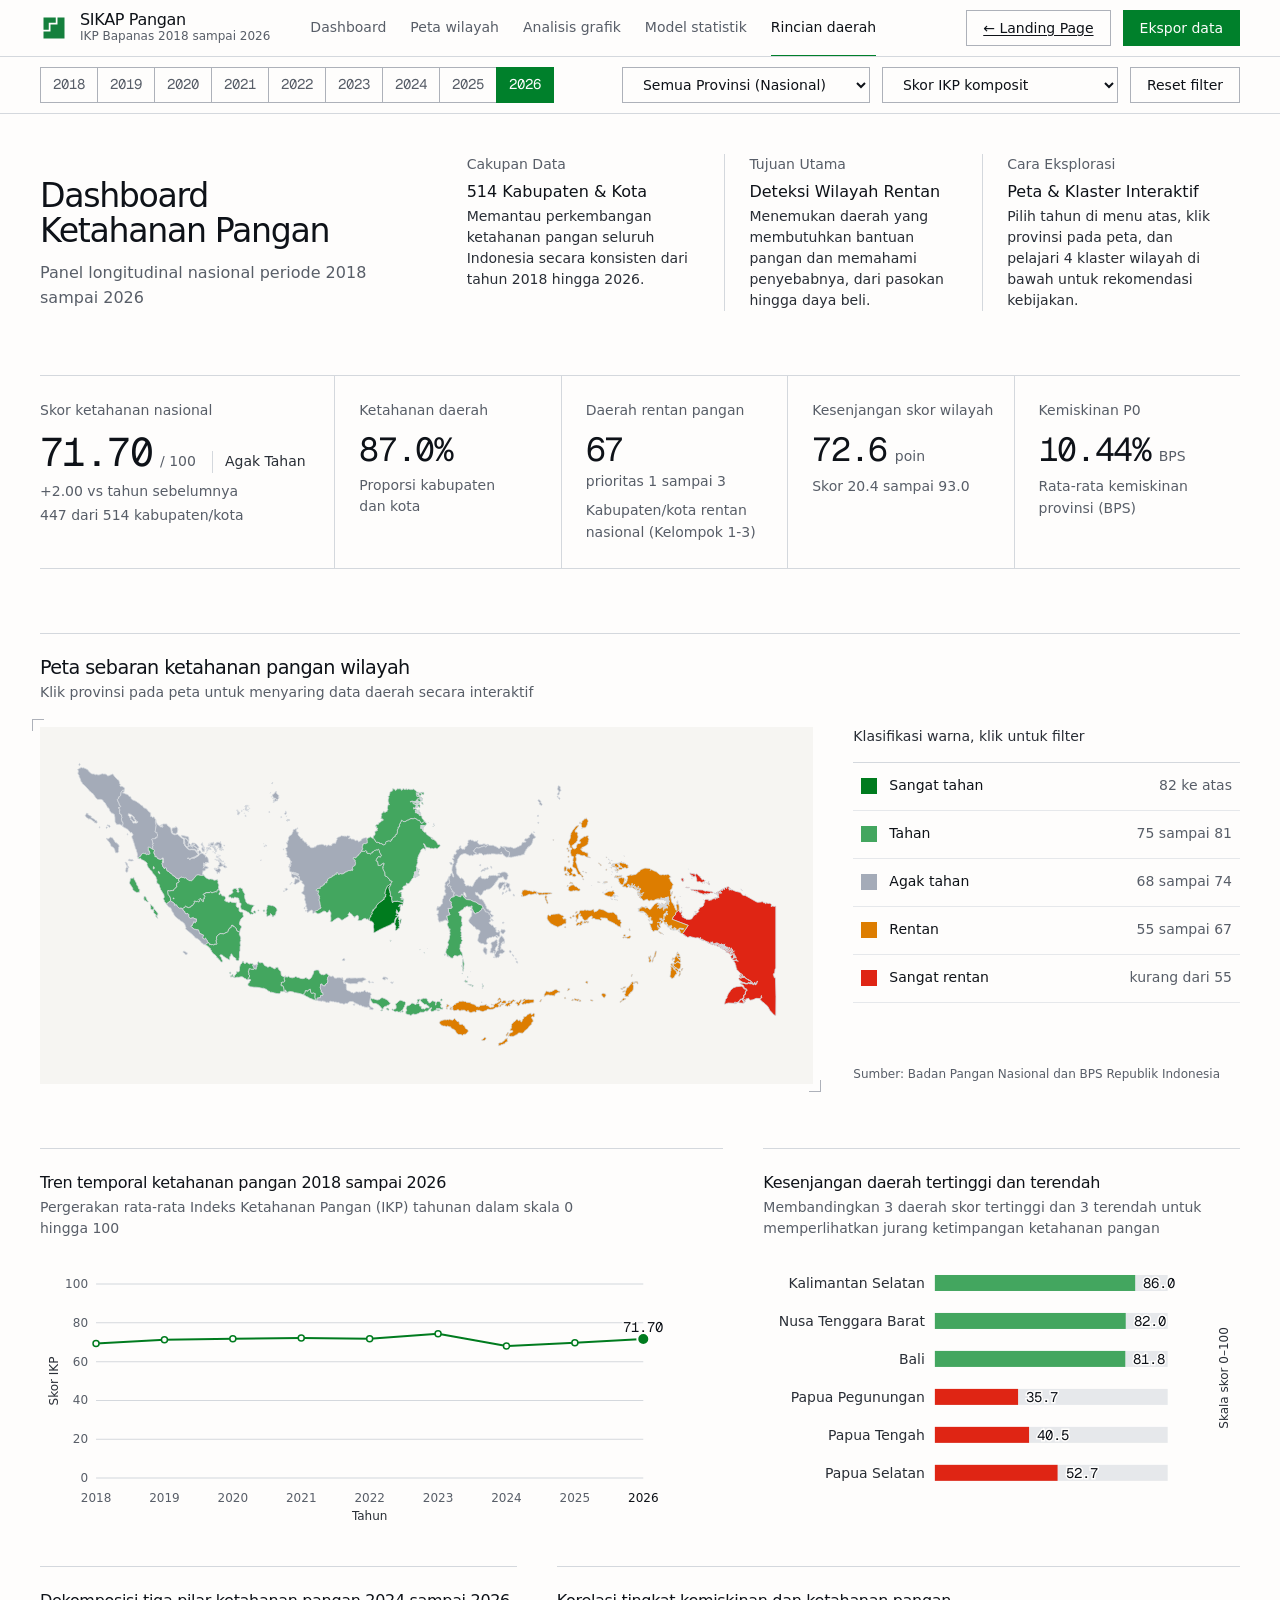
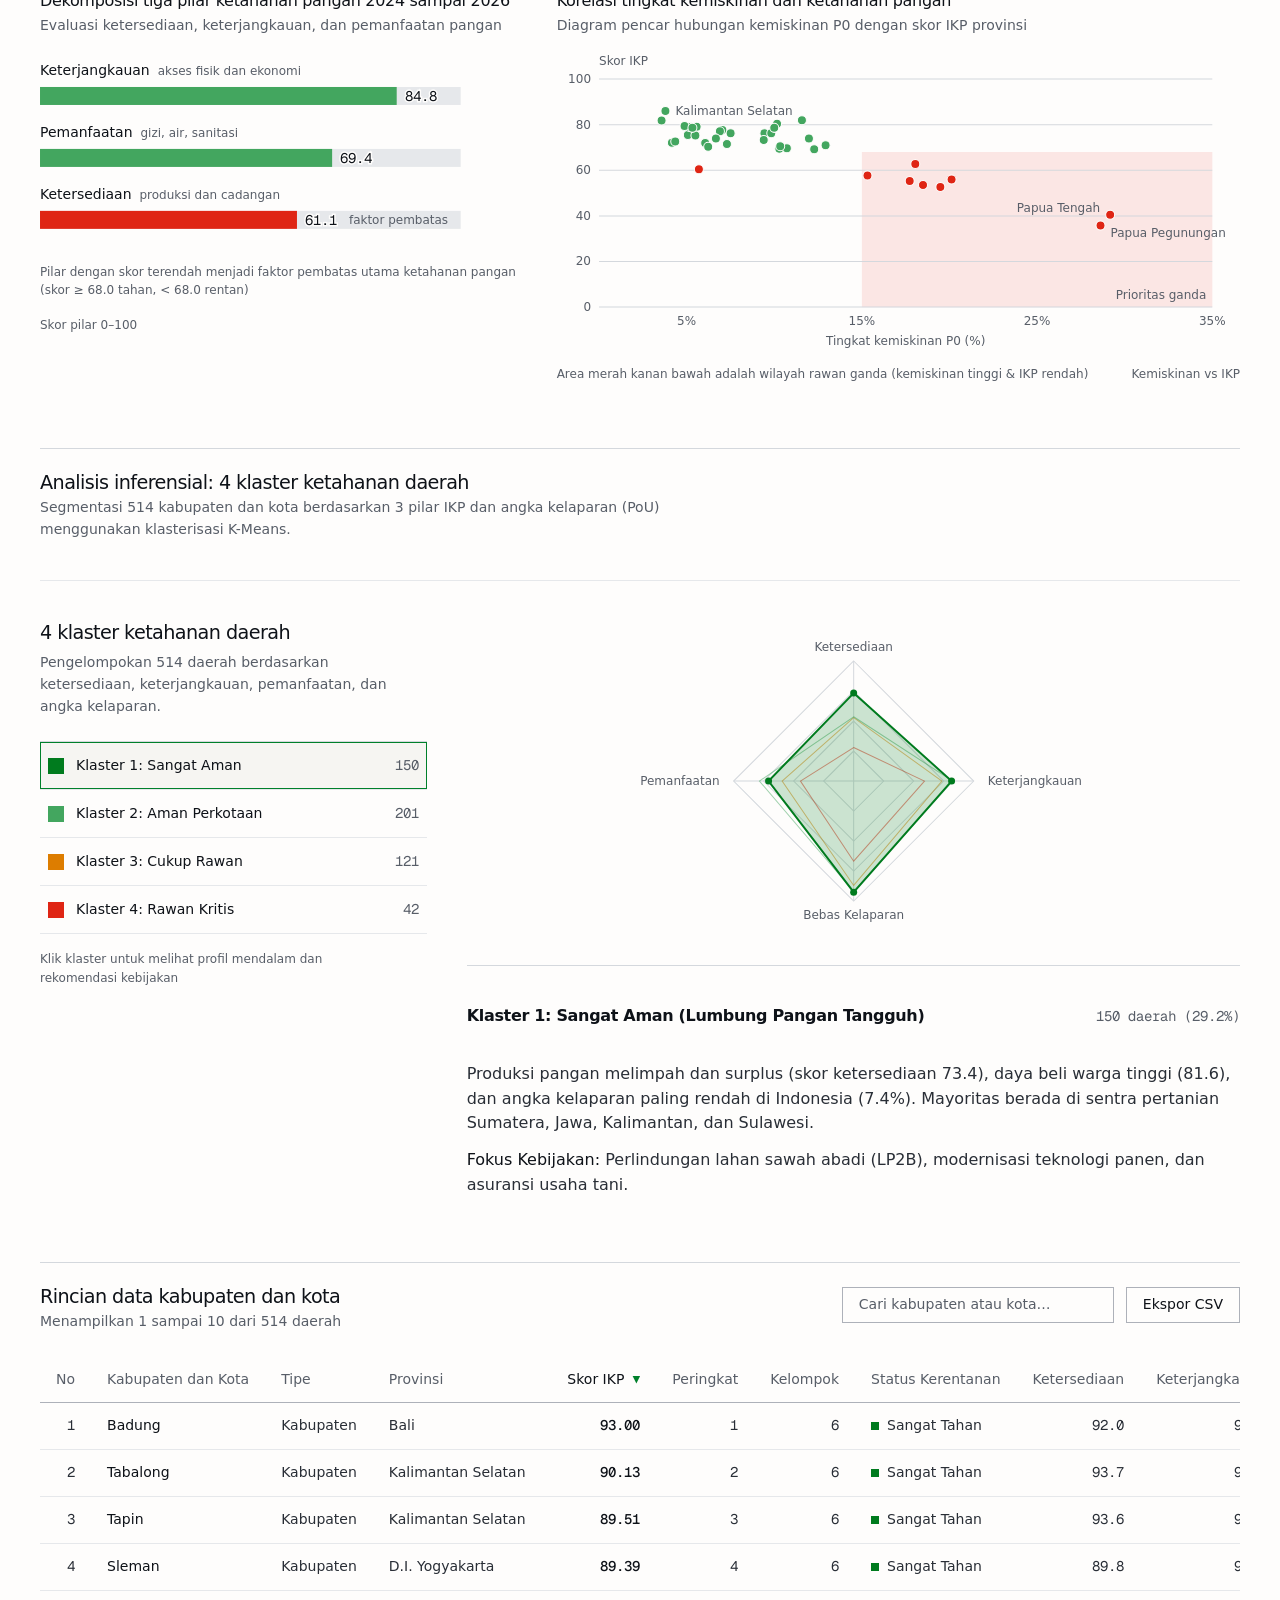
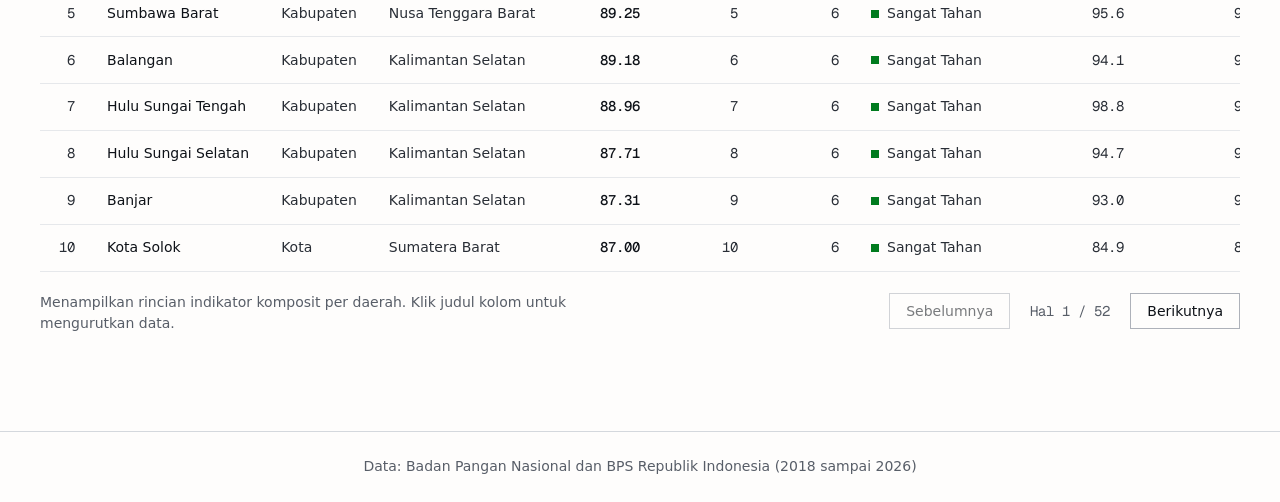
==== dashboard/index.html @ e8e807fb "fix(viz): hapus teks footer caption pada panel tren dan ranking" ====
<!DOCTYPE html>
<html lang="id">
<head>
  <meta charset="UTF-8">
  <meta name="viewport" content="width=device-width, initial-scale=1.0">
  <title>Dashboard Ketahanan Pangan Indonesia 2018 sampai 2026</title>
  <meta name="description" content="Dashboard pemantauan multidimensi Indeks Ketahanan Pangan kabupaten dan kota di Indonesia periode 2018 sampai 2026 bersumber dari Badan Pangan Nasional dan BPS.">
  <meta name="theme-color" content="#ffffff">
  <link rel="icon" href="./assets/favicon.svg" type="image/svg+xml">
  <link rel="icon" href="./assets/favicon.ico" sizes="48x48">
  <link rel="apple-touch-icon" href="./assets/apple-touch-icon.png">
  <link rel="preconnect" href="https://api.fontshare.com">
  <link rel="preconnect" href="https://fonts.googleapis.com">
  <link rel="preconnect" href="https://fonts.gstatic.com" crossorigin>
  <link href="https://api.fontshare.com/v2/css?f[]=switzer@400,500&display=swap" rel="stylesheet">
  <link href="https://fonts.googleapis.com/css2?family=Geist+Mono:wght@400&display=swap" rel="stylesheet">
  <link rel="stylesheet" href="./css/style.css">
</head>
<body>
  <a class="skip-link" href="#mapSection">Lewati ke peta</a>

  <header class="topbar">
    <div class="topbar-inner container">
      <a class="brand" href="landing.html" aria-label="SIKAP Pangan, kembali ke halaman utama">
        <img class="brand-mark" src="./assets/sikap-symbol.svg" width="28" height="28" alt="">
        <span class="brand-text">
          <span class="brand-name">SIKAP Pangan</span>
          <span class="brand-tagline">IKP Bapanas 2018 sampai 2026</span>
        </span>
      </a>

      <nav class="topbar-nav" aria-label="Menu dashboard">
        <a href="#dashboardTop" class="nav-link is-active">Dashboard</a>
        <a href="#mapSection" class="nav-link">Peta wilayah</a>
        <a href="#chartsSection" class="nav-link">Analisis grafik</a>
        <a href="#inferentialSection" class="nav-link">Model statistik</a>
        <a href="#tableSection" class="nav-link">Rincian daerah</a>
      </nav>

      <div class="topbar-actions">
        <a href="landing.html" class="btn" title="Buka Halaman Utama / Landing Page">← Landing Page</a>
        <button type="button" id="exportBtn" class="btn btn--primary" data-export>Ekspor data</button>
      </div>
    </div>
  </header>

  <div id="dashboardTop"></div>

  <nav class="filterbar" aria-label="Filter data panel">
    <div class="filterbar-inner container">
      <div class="year-picker" id="yearPicker" role="group" aria-label="Pilihan tahun panel">
        <!-- Rendered via app.js -->
      </div>

      <div class="filter-actions">
        <label for="provSelect" class="visually-hidden">Wilayah provinsi</label>
        <select id="provSelect" class="select">
          <option value="">Semua Provinsi (Nasional)</option>
        </select>

        <label for="metricSelect" class="visually-hidden">Metrik peta</label>
        <select id="metricSelect" class="select">
          <option value="ikp">Skor IKP komposit</option>
          <option value="rentan_pct">Persentase daerah rentan</option>
          <option value="kemiskinan">Tingkat kemiskinan P0</option>
        </select>

        <button type="button" id="resetBtn" class="btn">Reset filter</button>
      </div>
    </div>
  </nav>

  <main id="main" class="page container">

    <section class="page-head" aria-labelledby="pageTitle">
      <div class="page-head-title">
        <h1 id="pageTitle">Dashboard Ketahanan Pangan</h1>
        <p class="page-sub">Panel longitudinal nasional periode 2018 sampai 2026</p>
      </div>
      <dl class="brief">
        <div class="brief-item">
          <dt>Cakupan Data</dt>
          <dd>
            <strong>514 Kabupaten & Kota</strong>
            Memantau perkembangan ketahanan pangan seluruh Indonesia secara konsisten dari tahun 2018 hingga 2026.
          </dd>
        </div>
        <div class="brief-item">
          <dt>Tujuan Utama</dt>
          <dd>
            <strong>Deteksi Wilayah Rentan</strong>
            Menemukan daerah yang membutuhkan bantuan pangan dan memahami penyebabnya, dari pasokan hingga daya beli.
          </dd>
        </div>
        <div class="brief-item">
          <dt>Cara Eksplorasi</dt>
          <dd>
            <strong>Peta & Klaster Interaktif</strong>
            Pilih tahun di menu atas, klik provinsi pada peta, dan pelajari 4 klaster wilayah di bawah untuk rekomendasi kebijakan.
          </dd>
        </div>
      </dl>
    </section>

    <!-- Loading and error states (the full state is the rest of the page) -->
    <div id="loadingState" class="state-block state-block--loading" role="status" aria-live="polite" style="display: none;">
      <div class="skeleton-figures" aria-hidden="true"><span></span><span></span><span></span><span></span><span></span></div>
      <div class="skeleton-map" aria-hidden="true"></div>
      <div class="state-block-text">
        <div class="state-title">Memuat data ketahanan pangan…</div>
        <p class="state-desc">Mengagregasi 4.626 data kabupaten dan kota seluruh Indonesia periode 2018 sampai 2026.</p>
      </div>
    </div>

    <div id="errorState" class="state-block state-block--error" role="alert" style="display: none;">
      <div class="state-block-text">
        <div class="state-title">Terjadi kendala pemuatan data</div>
        <p class="state-desc" id="errorMessage">Pastikan berkas dataset tersedia.</p>
      </div>
      <button type="button" id="reloadBtn" class="btn">Muat ulang halaman</button>
    </div>

    <!-- Key figures -->
    <section class="figures" aria-label="Metrik kunci ketahanan pangan">
      <article class="figure figure--lead">
        <p class="figure-label">Skor ketahanan nasional</p>
        <div class="figure-line">
          <span id="kpiMean" class="figure-value num">71.70</span>
          <span class="figure-unit">/ 100</span>
          <span id="kpiMeanBadge" class="figure-status">Tahan</span>
        </div>
        <p class="figure-note" id="kpiMeanDelta">+2.00 vs tahun sebelumnya</p>
        <p class="figure-note"><span id="kpiTahanCount" class="tnum">447 daerah tahan</span></p>
      </article>

      <article class="figure">
        <p class="figure-label">Ketahanan daerah</p>
        <div class="figure-line">
          <span id="kpiTahanPct" class="figure-value num">87.0%</span>
        </div>
        <p class="figure-note">Proporsi kabupaten dan kota</p>
      </article>

      <article class="figure">
        <p class="figure-label">Daerah rentan pangan</p>
        <div class="figure-line">
          <span id="kpiRentanTotal" class="figure-value num">67</span>
          <span class="figure-unit">prioritas 1 sampai 3</span>
        </div>
        <p class="figure-note" id="kpiRentanLabel">Butuh intervensi rantai pasok</p>
      </article>

      <article class="figure">
        <p class="figure-label">Kesenjangan skor wilayah</p>
        <div class="figure-line">
          <span id="kpiRange" class="figure-value num">72.6</span>
          <span class="figure-unit">poin</span>
        </div>
        <p class="figure-note tnum" id="kpiRangeDetail">Skor 20.4 sampai 93.0</p>
      </article>

      <article class="figure">
        <p class="figure-label">Kemiskinan P0</p>
        <div class="figure-line">
          <span id="kpiPoverty" class="figure-value num">9.36%</span>
          <span class="figure-unit">BPS</span>
        </div>
        <p class="figure-note" id="kpiPovertySub">Rata-rata persentase provinsi</p>
      </article>
    </section>

    <!-- Interactive map: the signature object -->
    <section class="panel panel--map" id="mapSection" aria-labelledby="mapTitle">
      <header class="panel-head">
        <div class="panel-title">
          <h2 id="mapTitle">Peta sebaran ketahanan pangan wilayah</h2>
          <p class="panel-desc">Klik provinsi pada peta untuk menyaring data daerah secara interaktif</p>
        </div>
        <p id="selectedProvBadge" class="selection-note" style="display: none;">
          <span>Provinsi aktif:</span>
          <strong id="selectedProvName">Aceh</strong>
        </p>
      </header>

      <div class="map-layout">
        <div class="map-well ticks" id="mapWell">
          <svg id="mapSvg" class="map-svg" role="img" aria-label="Peta choropleth Indonesia"></svg>
          <div id="mapTooltip" class="map-tooltip" role="tooltip"></div>
        </div>

        <aside class="map-rail" aria-label="Legenda dan filter klasifikasi">
          <h3 class="rail-title" id="legendTitle">Klasifikasi warna, klik untuk filter</h3>
          <div class="legend" id="legendScaleGroup" role="group" aria-labelledby="legendTitle">
            <button type="button" class="legend-step" data-step="5" aria-pressed="false" title="Filter daerah Sangat Tahan">
              <span class="legend-swatch legend-swatch--5" aria-hidden="true"></span>
              <span class="legend-name">Sangat tahan</span>
              <span class="legend-range">82 ke atas</span>
            </button>
            <button type="button" class="legend-step" data-step="4" aria-pressed="false" title="Filter daerah Tahan">
              <span class="legend-swatch legend-swatch--4" aria-hidden="true"></span>
              <span class="legend-name">Tahan</span>
              <span class="legend-range">75 sampai 81</span>
            </button>
            <button type="button" class="legend-step" data-step="3" aria-pressed="false" title="Filter daerah Agak Tahan">
              <span class="legend-swatch legend-swatch--3" aria-hidden="true"></span>
              <span class="legend-name">Agak tahan</span>
              <span class="legend-range">68 sampai 74</span>
            </button>
            <button type="button" class="legend-step" data-step="2" aria-pressed="false" title="Filter daerah Rentan">
              <span class="legend-swatch legend-swatch--2" aria-hidden="true"></span>
              <span class="legend-name">Rentan</span>
              <span class="legend-range">55 sampai 67</span>
            </button>
            <button type="button" class="legend-step" data-step="1" aria-pressed="false" title="Filter daerah Sangat Rentan">
              <span class="legend-swatch legend-swatch--1" aria-hidden="true"></span>
              <span class="legend-name">Sangat rentan</span>
              <span class="legend-range">kurang dari 55</span>
            </button>
          </div>
          <button type="button" id="clearLegendFilterBtn" class="btn btn--quiet" style="display: none;">Reset klasifikasi ×</button>
          <p class="source">Sumber: Badan Pangan Nasional dan BPS Republik Indonesia</p>
        </aside>
      </div>
    </section>

    <!-- Charts -->
    <section class="charts" id="chartsSection" aria-label="Grafik analisis eksplanatori ketahanan pangan">

      <article class="panel chart chart--trend">
        <header class="panel-head">
          <div class="panel-title">
            <h3>Tren temporal ketahanan pangan 2018 sampai 2026</h3>
            <p class="panel-desc">Pergerakan rata-rata Indeks Ketahanan Pangan (IKP) tahunan dalam skala 0 hingga 100</p>
          </div>
        </header>
        <div class="chart-body" id="chartTrend">
          <!-- Rendered via app.js -->
        </div>
      </article>

      <article class="panel chart chart--ranking">
        <header class="panel-head">
          <div class="panel-title">
            <h3>Kesenjangan daerah tertinggi dan terendah</h3>
            <p class="panel-desc">Membandingkan 3 daerah skor tertinggi dan 3 terendah untuk memperlihatkan jurang ketimpangan ketahanan pangan</p>
          </div>
        </header>
        <div class="chart-body" id="chartRanking">
          <!-- Rendered via app.js -->
        </div>
      </article>

      <article class="panel chart chart--pillars">
        <header class="panel-head">
          <div class="panel-title">
            <h3>Dekomposisi tiga pilar ketahanan pangan 2024 sampai 2026</h3>
            <p class="panel-desc">Evaluasi ketersediaan, keterjangkauan, dan pemanfaatan pangan</p>
          </div>
        </header>
        <div class="chart-body" id="chartPillars">
          <!-- Rendered via app.js -->
        </div>
        <footer class="chart-caption">
          <span>Pilar dengan skor terendah menjadi faktor pembatas utama ketahanan pangan (skor &ge; 68.0 tahan, &lt; 68.0 rentan)</span>
          <span>Skor pilar 0–100</span>
        </footer>
      </article>

      <article class="panel chart chart--scatter">
        <header class="panel-head">
          <div class="panel-title">
            <h3>Korelasi tingkat kemiskinan dan ketahanan pangan</h3>
            <p class="panel-desc">Diagram pencar hubungan kemiskinan P0 dengan skor IKP provinsi</p>
          </div>
        </header>
        <div class="chart-body" id="chartScatter">
          <!-- Rendered via app.js -->
        </div>
        <footer class="chart-caption">
          <span>Area merah kanan bawah adalah wilayah rawan ganda (kemiskinan tinggi &amp; IKP rendah)</span>
          <span>Kemiskinan vs IKP</span>
        </footer>
      </article>

    </section>

    <!-- Inferential model: K-Means clusters -->
    <section class="studies" id="inferentialSection" aria-labelledby="studiesTitle">
      <header class="studies-head">
        <h2 id="studiesTitle">Analisis inferensial: 4 klaster ketahanan daerah</h2>
        <p class="panel-desc">Segmentasi 514 kabupaten dan kota berdasarkan 3 pilar IKP dan angka kelaparan (PoU) menggunakan klasterisasi K-Means.</p>
      </header>

      <!-- K-Means clusters -->
      <article class="study">
        <div class="study-text">
          <h3>4 klaster ketahanan daerah</h3>
          <p class="panel-desc">Pengelompokan 514 daerah berdasarkan ketersediaan, keterjangkauan, pemanfaatan, dan angka kelaparan.</p>
          <div class="persona-list" id="personaPillsRow" role="group" aria-label="Pilih klaster wilayah">
            <!-- Rendered via app.js -->
          </div>
          <p class="chart-caption chart-caption--solo">Klik klaster untuk melihat profil mendalam dan rekomendasi kebijakan</p>
        </div>
        <div class="study-body">
          <div class="chart-body" id="chartKmeansRadar">
            <!-- Rendered via app.js -->
          </div>
          <div class="persona-detail" id="personaDetailCard">
            <!-- Rendered via app.js -->
          </div>
        </div>
      </article>
    </section>

    <!-- Data explorer table -->
    <section class="panel panel--table" id="tableSection" aria-labelledby="tableTitle">
      <header class="panel-head">
        <div class="panel-title">
          <h2 id="tableTitle">Rincian data kabupaten dan kota</h2>
          <p class="panel-desc tnum" id="tableInfo">Memuat data daerah…</p>
        </div>
        <div class="table-tools">
          <label for="searchInput" class="visually-hidden">Cari kabupaten atau kota</label>
          <input type="search" id="searchInput" class="input" name="q" autocomplete="off" placeholder="Cari kabupaten atau kota…">
          <button type="button" class="btn" data-export>Ekspor CSV</button>
        </div>
      </header>

      <div class="table-scroll" tabindex="0" role="region" aria-label="Tabel rincian daerah, dapat digulir">
        <table class="data-table">
          <caption class="visually-hidden">Rincian skor IKP kabupaten dan kota. Klik judul kolom untuk mengurutkan data.</caption>
          <thead>
            <tr>
              <th class="num" data-sort="no">No</th>
              <th data-sort="kab">Kabupaten dan Kota</th>
              <th data-sort="tipe">Tipe</th>
              <th data-sort="prov">Provinsi</th>
              <th class="num" data-sort="ikp">Skor IKP</th>
              <th class="num" data-sort="rank">Peringkat</th>
              <th class="num" data-sort="grp">Kelompok</th>
              <th data-sort="status">Status Kerentanan</th>
              <th class="num" data-sort="avail">Ketersediaan</th>
              <th class="num" data-sort="access">Keterjangkauan</th>
              <th class="num" data-sort="util">Pemanfaatan</th>
            </tr>
          </thead>
          <tbody id="tableBody">
            <!-- Rendered via app.js -->
          </tbody>
        </table>

        <!-- Empty state -->
        <div id="emptyState" class="state-block state-block--empty" style="display: none;">
          <div class="state-block-text">
            <div class="state-title">Tidak ada daerah yang cocok</div>
            <p class="state-desc">Tidak ditemukan kabupaten atau kota dengan kata kunci pencarian tersebut pada tahun dan wilayah terpilih.</p>
          </div>
          <button type="button" id="resetEmptyBtn" class="btn">Bersihkan pencarian</button>
        </div>
      </div>

      <footer class="table-foot">
        <p class="panel-desc">Menampilkan rincian indikator komposit per daerah. Klik judul kolom untuk mengurutkan data.</p>
        <div class="pagination" id="pagination">
          <!-- Rendered via app.js -->
        </div>
      </footer>
    </section>

  </main>

  <footer class="site-foot">
    <div class="site-foot-inner container">
      <span>Data: Badan Pangan Nasional dan BPS Republik Indonesia (2018 sampai 2026)</span>
    </div>
  </footer>

  <script src="./js/dashboard_data.js"></script>
  <script src="./js/app.js"></script>
</body>
</html>
---- dashboard/css/style.css ----
/* Hallmark · shape: app screen · genre: modern-minimal · theme: Rim (deal 3/3, seed dashboard-monitoring-indeks-ketahanan-3854·4b759c99·2026-11-04·r0) · redesign: full
 * nav: top bar with section tabs and a sticky filter bar · signature: the province choropleth, its legend a filterable ledger beside it
 * states: loading, empty, error, full · built: the project · mark: SIKAP stepped square (assets/sikap-symbol.svg)
 * axes: dark/grotesk-sans/warm · posture: committed · contrast: pass · v2.0.0 */
/* Hallmark · pre-emit critique: P4 H4 E4 S4 R4 V3 · weakest: V, one theme and one screen shape so nothing to vary against; kept the scale diverging amber and sky so it differs from the old forest and lime */
@import url("./tokens.css");
@import url("./base.css");

/* ==========================================================================
   Page frame
   ========================================================================== */

html { scroll-padding-top: calc(var(--topbar-h) + var(--filterbar-h) + var(--space-md)); scroll-behavior: smooth; }
:root { --topbar-h: 56px; --filterbar-h: 56px; }

.skip-link {
  position: absolute;
  left: var(--space-md);
  top: var(--space-xs);
  z-index: calc(var(--z-modal) + 1);
  padding: var(--space-xs) var(--space-md);
  background: var(--color-accent);
  color: var(--color-accent-ink);
  transform: translateY(-200%);
}
.skip-link:focus-visible { transform: translateY(0); }

.tnum, .num { font-variant-numeric: tabular-nums; }
.num { font-family: var(--font-outlier); }

/* ==========================================================================
   Controls: one primary, outlined secondaries, square everywhere
   ========================================================================== */

.btn, .select, .input {
  min-height: var(--control-h);
  border: var(--hairline) solid var(--color-muted-2);
  border-radius: 0;
  background: var(--color-paper);
  color: var(--color-ink);
  font-size: var(--text-sm);
  font-weight: 500;
  line-height: 1.2;
}

.btn {
  position: relative;
  display: inline-flex;
  align-items: center;
  justify-content: center;
  gap: var(--space-xs);
  padding: 0 var(--space-md);
  cursor: pointer;
  white-space: nowrap;
  transition: background-color var(--dur-micro) var(--ease-out), border-color var(--dur-micro) var(--ease-out), color var(--dur-micro) var(--ease-out);
}
.btn::after { content: ""; position: absolute; inset: calc(-1 * var(--space-xs) / 2); }
@media (hover: hover) {
  .btn:hover { background: var(--color-paper-2); border-color: var(--color-muted); }
}
.btn:active { background: var(--color-paper-4); }
.btn:disabled { opacity: 0.55; cursor: not-allowed; }

.btn--primary { background: var(--color-accent); border-color: var(--color-accent); color: var(--color-accent-ink); }
@media (hover: hover) {
  .btn--primary:hover { background: var(--color-accent-hover); border-color: var(--color-accent-hover); }
}
.btn--primary:active { background: var(--color-accent-active); border-color: var(--color-accent-active); }

.btn--quiet { border-color: transparent; background: transparent; color: var(--color-muted); text-decoration: underline; text-underline-offset: 0.2em; }
@media (hover: hover) {
  .btn--quiet:hover { background: transparent; border-color: transparent; color: var(--color-ink); }
}

.select, .input { padding: 0 var(--space-md); }
.select { min-width: 13rem; cursor: pointer; }
.input { min-width: 17rem; }
.input::placeholder { color: var(--color-muted); }
.select:focus-visible, .input:focus-visible { outline-offset: -2px; }
.select:disabled, .input:disabled { opacity: 0.55; cursor: not-allowed; }

/* ==========================================================================
   Top bar and filter bar
   ========================================================================== */

.topbar {
  position: sticky;
  top: 0;
  z-index: var(--z-sticky-nav);
  background: var(--color-paper);
  border-bottom: var(--hairline) solid var(--color-rule);
}
.topbar-inner {
  display: grid;
  grid-template-columns: auto minmax(0, 1fr) auto;
  align-items: center;
  gap: var(--space-xl);
  height: var(--topbar-h);
}

.topbar-actions {
  display: flex;
  align-items: center;
  gap: var(--space-sm);
}

.brand { display: flex; align-items: center; gap: var(--space-sm); text-decoration: none; min-width: 0; }
.brand-mark { flex-shrink: 0; }
.brand-text { display: flex; flex-direction: column; min-width: 0; }
.brand-name { font-size: var(--text-md); font-weight: 500; letter-spacing: -0.02em; line-height: 1.1; }
.brand-tagline { font-size: var(--text-xs); color: var(--color-muted); line-height: 1.3; white-space: nowrap; }

.topbar-nav { display: flex; align-items: stretch; gap: var(--space-lg); height: 100%; overflow-x: auto; scrollbar-width: none; }
.topbar-nav::-webkit-scrollbar { display: none; }
.nav-link {
  display: inline-flex;
  align-items: center;
  position: relative;
  color: var(--color-muted);
  font-size: var(--text-sm);
  font-weight: 500;
  text-decoration: none;
  white-space: nowrap;
  transition: color var(--dur-micro) var(--ease-out);
}
@media (hover: hover) {
  .nav-link:hover { color: var(--color-ink); }
}
.nav-link.is-active { color: var(--color-ink); }
.nav-link.is-active::after { content: ""; position: absolute; left: 0; right: 0; bottom: -1px; height: 2px; background: var(--color-accent); }
.nav-link:focus-visible { outline-offset: -2px; }

.filterbar {
  position: sticky;
  top: var(--topbar-h);
  z-index: var(--z-sticky);
  background: var(--color-paper);
  border-bottom: var(--hairline) solid var(--color-rule);
}
.filterbar-inner {
  display: flex;
  align-items: center;
  justify-content: space-between;
  gap: var(--space-md);
  min-height: var(--filterbar-h);
  flex-wrap: wrap;
}
.filter-actions { display: flex; align-items: center; gap: var(--space-sm); flex-wrap: wrap; }

.year-picker { display: inline-flex; }
.year-pill-btn {
  position: relative;
  min-height: var(--control-h);
  min-width: 3.5rem;
  padding: 0 var(--space-sm);
  border: var(--hairline) solid var(--color-muted-2);
  border-radius: 0;
  background: var(--color-paper);
  color: var(--color-muted);
  font-family: var(--font-outlier);
  font-variant-numeric: tabular-nums;
  font-size: var(--text-sm);
  cursor: pointer;
  transition: background-color var(--dur-micro) var(--ease-out), color var(--dur-micro) var(--ease-out);
}
.year-pill-btn + .year-pill-btn { margin-left: calc(-1 * var(--hairline)); }
.year-pill-btn::after { content: ""; position: absolute; inset: calc(-1 * var(--space-xs) / 2) 0; }
@media (hover: hover) {
  .year-pill-btn:hover { background: var(--color-paper-2); color: var(--color-ink); }
}
.year-pill-btn:active { background: var(--color-paper-4); }
.year-pill-btn:focus-visible { z-index: var(--z-raised); }
.year-pill-btn.is-active { background: var(--color-accent); border-color: var(--color-accent); color: var(--color-accent-ink); z-index: var(--z-base); }

/* ==========================================================================
   Page head
   ========================================================================== */

.page { padding-bottom: var(--space-3xl); }
.page > * + * { margin-top: var(--space-2xl); }

.page-head {
  display: grid;
  grid-template-columns: minmax(0, 4fr) minmax(0, 8fr);
  gap: var(--space-xl);
  align-items: end;
  padding-top: var(--space-xl);
}
.page-head h1 { font-size: var(--text-3xl); max-width: 16ch; }
.page-sub { margin-top: var(--space-sm); color: var(--color-muted); font-size: var(--text-md); }

.brief { display: grid; grid-template-columns: repeat(3, minmax(0, 1fr)); margin: 0; }
.brief-item { padding: 0 var(--space-lg); border-left: var(--hairline) solid var(--color-rule); }
.brief-item:first-child { border-left: 0; padding-left: 0; }
.brief-item dt { font-size: var(--text-sm); color: var(--color-muted); font-weight: 500; }
.brief-item dd { margin: var(--space-2xs) 0 0; font-size: var(--text-sm); color: var(--color-ink-2); line-height: 1.5; }
.brief-item dd strong { display: block; color: var(--color-ink); font-weight: 500; font-size: var(--text-md); margin-bottom: var(--space-3xs); }

/* ==========================================================================
   Key figures: a ruled row of measurements, no cards, no icon tiles
   ========================================================================== */

.figures {
  display: grid;
  grid-template-columns: minmax(0, 1.3fr) repeat(4, minmax(0, 1fr));
  border-top: var(--hairline) solid var(--color-rule);
  border-bottom: var(--hairline) solid var(--color-rule);
}
.figure { padding: var(--space-lg) var(--space-lg) var(--space-lg) 0; min-width: 0; }
.figure + .figure { padding-left: var(--space-lg); border-left: var(--hairline) solid var(--color-rule); }
.figure-label { margin: 0; font-size: var(--text-sm); color: var(--color-muted); font-weight: 500; white-space: nowrap; }
.figure-line { display: flex; align-items: baseline; flex-wrap: wrap; gap: var(--space-2xs) var(--space-xs); margin-top: var(--space-sm); }
.figure-value { font-family: var(--font-outlier); font-variant-numeric: tabular-nums; font-size: var(--text-3xl); line-height: 1; letter-spacing: -0.04em; color: var(--color-ink); }
.figure--lead .figure-value { font-size: var(--text-4xl); font-variant-numeric: tabular-nums; }
.figure-unit { font-size: var(--text-sm); color: var(--color-muted); }
.figure-status { margin-left: var(--space-xs); padding-left: var(--space-sm); border-left: var(--hairline) solid var(--color-rule); font-size: var(--text-sm); color: var(--color-ink-2); font-weight: 500; }
.figure-note { margin-top: var(--space-xs); font-size: var(--text-sm); color: var(--color-muted); }
.figure-note + .figure-note { margin-top: var(--space-3xs); }

/* ==========================================================================
   Panels: a hairline and a heading, not a card
   ========================================================================== */

.panel { border-top: var(--hairline) solid var(--color-rule); padding-top: var(--space-lg); min-width: 0; }
.panel-head { display: flex; align-items: flex-start; justify-content: space-between; gap: var(--space-md); flex-wrap: wrap; }
.panel-title { min-width: 0; }
.panel-title h2, .panel-title h3 { max-width: 56ch; }
.panel-title h2 { font-size: var(--text-section); letter-spacing: -0.03em; }
.panel-title h3 { font-size: var(--text-title); letter-spacing: -0.02em; line-height: 1.25; }
.panel-desc { margin-top: var(--space-2xs); font-size: var(--text-sm); color: var(--color-muted); max-width: 62ch; }
.selection-note { display: inline-flex; gap: var(--space-xs); align-items: baseline; font-size: var(--text-sm); color: var(--color-muted); }
.selection-note strong { color: var(--color-ink); font-weight: 500; }

/* ==========================================================================
   Map: the signature object
   ========================================================================== */

.map-layout {
  display: grid;
  grid-template-columns: minmax(0, 8fr) minmax(0, 4fr);
  gap: var(--space-xl);
  margin-top: var(--space-lg);
  align-items: stretch;
}

.map-well { position: relative; background: var(--color-paper-2); padding: var(--space-md); min-width: 0; }
.ticks::before, .ticks::after { content: ""; position: absolute; width: 12px; height: 12px; border: 0 solid var(--color-muted-2); pointer-events: none; z-index: var(--z-raised); }
.ticks::before { top: calc(-1 * var(--space-xs)); left: calc(-1 * var(--space-xs)); border-width: 1px 0 0 1px; }
.ticks::after { right: calc(-1 * var(--space-xs)); bottom: calc(-1 * var(--space-xs)); border-width: 0 1px 1px 0; }

.map-svg { width: 100%; height: auto; max-height: 560px; display: block; }

.map-prov-path {
  stroke: var(--color-rule);
  stroke-width: 1px;
  stroke-linejoin: round;
  cursor: pointer;
  transition: fill var(--dur-short) var(--ease-out), opacity var(--dur-short) var(--ease-out), stroke var(--dur-micro) var(--ease-out);
}
.map-prov-path:hover { stroke: var(--color-ink); stroke-width: 2px; }
.map-prov-path:focus-visible { outline: 2px solid var(--color-focus); outline-offset: 2px; stroke: var(--color-ink); stroke-width: 2px; }
.map-svg.has-selection .map-prov-path:not(.is-selected) { opacity: 0.45; stroke: var(--color-rule); }
.map-svg.has-class-filter .map-prov-path:not(.is-class-match) { opacity: 0.3; stroke: var(--color-rule); }
.map-svg.has-selection .map-prov-path:not(.is-selected):hover,
.map-svg.has-class-filter .map-prov-path:not(.is-class-match):hover { opacity: 0.9; stroke: var(--color-ink); }
.map-prov-path.is-class-match { stroke: var(--color-ink); stroke-width: 1.5px; opacity: 1; }
.map-prov-path.is-selected { stroke: var(--color-accent); stroke-width: 2.5px; opacity: 1; }

.map-tooltip {
  position: absolute;
  pointer-events: none;
  z-index: var(--z-tooltip);
  max-width: 17rem;
  padding: var(--space-sm) var(--space-md);
  background: var(--color-paper);
  border: var(--hairline) solid var(--color-muted-2);
  box-shadow: 0 4px 16px rgba(0, 0, 0, 0.12);
  color: var(--color-ink);
  font-size: var(--text-sm);
  opacity: 0;
  transition: opacity var(--dur-micro) var(--ease-out);
}
.map-tooltip.is-visible { opacity: 1; }
.tooltip-title { font-weight: 500; margin-bottom: var(--space-xs); padding-bottom: var(--space-xs); border-bottom: var(--hairline) solid var(--color-rule); }
.tooltip-row { display: flex; justify-content: space-between; gap: var(--space-md); line-height: 1.5; font-variant-numeric: tabular-nums; color: var(--color-muted); }
.tooltip-row strong { color: var(--color-ink); font-weight: 500; text-align: right; }

.map-rail { display: flex; flex-direction: column; gap: var(--space-md); min-width: 0; }
.rail-title { font-size: var(--text-sm); font-weight: 500; color: var(--color-ink-2); letter-spacing: 0; line-height: 1.3; }
.legend { display: flex; flex-direction: column; border-top: var(--hairline) solid var(--color-rule); }
.legend-step {
  display: grid;
  grid-template-columns: var(--space-md) minmax(0, 1fr) auto;
  align-items: center;
  gap: var(--space-sm);
  min-height: 3rem;
  padding: 0 var(--space-xs);
  border: 0;
  border-bottom: var(--hairline) solid var(--color-rule-2);
  background: transparent;
  color: var(--color-ink);
  font-size: var(--text-sm);
  text-align: left;
  white-space: nowrap;
  cursor: pointer;
  transition: background-color var(--dur-micro) var(--ease-out);
}
@media (hover: hover) {
  .legend-step:hover { background: var(--color-paper-2); }
}
.legend-step:active { background: var(--color-paper-4); }
.legend-step:focus-visible { outline-offset: -2px; }
.legend-step.is-active { background: var(--color-paper-2); box-shadow: inset 0 0 0 1px var(--color-accent); }
.legend-swatch { width: var(--space-md); height: var(--space-md); }
.legend-swatch--1 { background: var(--color-scale-1); }
.legend-swatch--2 { background: var(--color-scale-2); }
.legend-swatch--3 { background: var(--color-scale-3); }
.legend-swatch--4 { background: var(--color-scale-4); }
.legend-swatch--5 { background: var(--color-scale-5); }
.legend-range { color: var(--color-muted); font-variant-numeric: tabular-nums; }
.map-rail .btn--quiet { align-self: flex-start; }
.source { margin-top: auto; font-size: var(--text-xs); color: var(--color-muted); }

/* ==========================================================================
   Charts: panels on a 12-column grid, drawn as plain marks
   ========================================================================== */

.charts { display: grid; grid-template-columns: repeat(12, minmax(0, 1fr)); gap: var(--space-xl) var(--space-xl); }
.chart--trend { grid-column: span 7; }
.chart--ranking { grid-column: span 5; }
.chart--pillars { grid-column: span 5; }
.chart--scatter { grid-column: span 7; }

.chart-body { margin-top: var(--space-md); min-width: 0; min-height: 8rem; }
.chart-caption { display: flex; justify-content: space-between; gap: var(--space-md); flex-wrap: wrap; margin-top: var(--space-sm); font-size: var(--text-xs); color: var(--color-muted); }
.chart-caption--solo { margin-top: var(--space-md); }

.chart-svg { width: 100%; height: auto; display: block; overflow: visible; }
.chart-gridline { stroke: var(--color-rule); stroke-width: 1; }
.chart-ring { fill: none; stroke: var(--color-rule); stroke-width: 1; }
.chart-axis-text { fill: var(--color-muted); font-family: var(--font-body); font-size: var(--text-xs); font-variant-numeric: tabular-nums; }
.chart-axis-text.is-current { fill: var(--color-ink); font-weight: 500; }
.chart-bar-label { fill: var(--color-ink-2); font-family: var(--font-body); font-size: var(--text-sm); dominant-baseline: central; }
.chart-bar-label--strong { fill: var(--color-ink); font-weight: 500; dominant-baseline: auto; }
.chart-bar-val { stroke: var(--color-paper); stroke-width: 3px; paint-order: stroke; fill: var(--color-ink); font-family: var(--font-outlier); font-size: var(--text-sm); font-variant-numeric: tabular-nums; dominant-baseline: central; }
.chart-bar-bg { fill: var(--color-rule-2); }
.chart-bar-fill { fill: var(--color-scale-4); }
.chart-bar-fill--rentan { fill: var(--color-scale-1); }
.chart-bar-fill--quiet { fill: var(--color-muted-2); }

.chart-line { fill: none; stroke: var(--color-scale-5); stroke-width: 2; stroke-linejoin: round; stroke-linecap: butt; }
.chart-line-national { fill: none; stroke: var(--color-muted-2); stroke-width: 1.5; stroke-dasharray: 4 4; }
.chart-point { fill: var(--color-paper); stroke: var(--color-scale-5); stroke-width: 1.5; }
.chart-point.is-active { fill: var(--color-scale-5); stroke: var(--color-paper); stroke-width: 2; }

.chart-quadrant { fill: var(--color-scale-1); fill-opacity: 0.1; }
.scatter-dot { fill: var(--color-scale-4); stroke: var(--color-paper); stroke-width: 1; cursor: pointer; }
.scatter-dot--rentan { fill: var(--color-scale-1); }
.scatter-dot.is-selected { stroke: var(--color-ink); stroke-width: 2; }
.scatter-dot:focus-visible { outline: 2px solid var(--color-focus); outline-offset: 2px; }

.anova-bar { fill: var(--color-muted-2); }
.chart-axis-text--mid { dominant-baseline: central; }
.anova-bar--low { fill: var(--color-scale-2); }
.anova-dot { stroke: var(--color-paper); stroke-width: 1; }
.anova-dot--kab { fill: var(--color-scale-5); }
.anova-dot--kota { fill: var(--color-ink); }
.chart-reference { stroke: var(--color-ink-2); stroke-width: 1; }

.state-block { display: flex; flex-direction: column; align-items: flex-start; gap: var(--space-md); padding: var(--space-lg); background: var(--color-paper-2); border: var(--hairline) solid var(--color-rule); color: var(--color-ink); }
.state-block--chart { min-height: 8rem; align-items: center; justify-content: center; text-align: center; }
.state-block--empty { border-width: var(--hairline) 0 0; background: transparent; padding-block: var(--space-xl); }
.state-block--error { border-color: var(--color-error); }
.state-block--loading { background: transparent; border: 0; padding: 0; gap: var(--space-lg); }
.state-title { font-size: var(--text-md); font-weight: 500; color: var(--color-ink); }
.state-desc { font-size: var(--text-sm); color: var(--color-muted); max-width: 52ch; }
.skeleton-figures { display: grid; grid-template-columns: repeat(5, minmax(0, 1fr)); gap: var(--space-md); width: 100%; }
.skeleton-figures span { height: 6rem; background: var(--color-paper-2); }
.skeleton-map { width: 100%; height: 20rem; background: var(--color-paper-2); }

/* ==========================================================================
   Inferential studies: one ruled row each, text left and evidence right
   ========================================================================== */

.studies { border-top: var(--hairline) solid var(--color-rule); padding-top: var(--space-lg); }
.studies-head h2 { font-size: var(--text-section); letter-spacing: -0.03em; max-width: 64ch; }
.studies-head .panel-desc { max-width: 70ch; }

.study {
  display: grid;
  grid-template-columns: minmax(0, 4fr) minmax(0, 8fr);
  gap: var(--space-xl);
  margin-top: var(--space-xl);
  padding-top: var(--space-xl);
  border-top: var(--hairline) solid var(--color-rule-2);
}
.study-text { min-width: 0; }
.study-text h3 { font-size: var(--text-lg); letter-spacing: -0.03em; max-width: 30ch; }
.study-text .panel-desc { margin-top: var(--space-xs); }
.study-body { min-width: 0; }
.study-body .chart-body { margin-top: 0; }

.stat-list { margin: var(--space-lg) 0 0; }
.stat-list-item { padding: var(--space-md) 0; border-top: var(--hairline) solid var(--color-rule-2); }
.stat-list-item dt { font-size: var(--text-sm); color: var(--color-muted); font-weight: 500; }
.stat-list-item dd { margin: 0; }
.stat-list-item dd.num { margin-top: var(--space-2xs); font-size: var(--text-2xl); font-variant-numeric: tabular-nums; line-height: 1.05; letter-spacing: -0.04em; color: var(--color-ink); }
.stat-list-sub { margin-top: var(--space-2xs); font-size: var(--text-sm); color: var(--color-muted); }
.text-success { color: var(--color-ink-2); }

.tukey { margin-top: var(--space-lg); }
.tukey-title { font-size: var(--text-sm); font-weight: 500; color: var(--color-ink-2); letter-spacing: 0; }
.tukey-list { list-style: none; margin: var(--space-sm) 0 0; padding: 0; border-top: var(--hairline) solid var(--color-rule); }
.tukey-item { display: flex; justify-content: space-between; gap: var(--space-md); padding: var(--space-sm) 0; border-bottom: var(--hairline) solid var(--color-rule-2); font-size: var(--text-sm); }
.tukey-diff { color: var(--color-ink-2); font-size: var(--text-sm); text-align: right; }

.persona-list { display: flex; flex-direction: column; margin-top: var(--space-lg); border-top: var(--hairline) solid var(--color-rule); }
.persona-item {
  display: grid;
  grid-template-columns: var(--space-md) minmax(0, 1fr) auto;
  align-items: center;
  gap: var(--space-sm);
  min-height: 3rem;
  padding: 0 var(--space-xs);
  border: 0;
  border-bottom: var(--hairline) solid var(--color-rule-2);
  background: transparent;
  color: var(--color-ink);
  font-size: var(--text-sm);
  text-align: left;
  cursor: pointer;
  transition: background-color var(--dur-micro) var(--ease-out);
}
@media (hover: hover) {
  .persona-item:hover { background: var(--color-paper-2); }
}
.persona-item:active { background: var(--color-paper-4); }
.persona-item:focus-visible { outline-offset: -2px; }
.persona-item.is-active { background: var(--color-paper-2); box-shadow: inset 0 0 0 1px var(--color-accent); }
.persona-swatch { display: inline-block; width: var(--space-md); height: var(--space-md); background: var(--persona, var(--color-scale-3)); flex-shrink: 0; }
.persona-count { color: var(--color-muted); font-size: var(--text-sm); }
.persona-tag { display: inline-flex; align-items: center; gap: var(--space-xs); margin-left: var(--space-sm); font-size: var(--text-xs); color: var(--color-muted); vertical-align: middle; }
.persona-tag .persona-swatch { width: var(--space-xs); height: var(--space-xs); }

.persona-detail { margin-top: var(--space-lg); padding-top: var(--space-md); border-top: var(--hairline) solid var(--color-rule); }
.persona-detail-head { display: flex; align-items: baseline; justify-content: space-between; gap: var(--space-md); flex-wrap: wrap; }
.persona-detail-name { font-size: var(--text-title); letter-spacing: -0.02em; max-width: none; }
.persona-detail-count { font-size: var(--text-sm); color: var(--color-muted); }
.persona-detail-desc { margin-top: var(--space-sm); color: var(--color-ink-2); }
.persona-policy { margin-top: var(--space-sm); color: var(--color-ink-2); }
.persona-policy strong { color: var(--color-ink); font-weight: 500; }

.bottleneck { margin-top: var(--space-lg); padding-top: var(--space-md); border-top: var(--hairline) solid var(--color-rule-2); font-size: var(--text-sm); color: var(--color-ink-2); }
.bottleneck strong { display: block; color: var(--color-ink); font-weight: 500; margin-bottom: var(--space-2xs); }

.simulator { margin-top: var(--space-lg); padding-top: var(--space-md); border-top: var(--hairline) solid var(--color-rule); }
.simulator-head { display: flex; align-items: center; justify-content: space-between; gap: var(--space-md); }
.simulator-title { font-size: var(--text-title); letter-spacing: -0.02em; max-width: none; }
.sliders { display: grid; grid-template-columns: repeat(3, minmax(0, 1fr)); gap: var(--space-lg); margin-top: var(--space-md); }
.slider-row { display: flex; flex-direction: column; gap: var(--space-xs); min-width: 0; }
.slider-row label { display: flex; flex-direction: column; gap: var(--space-3xs); font-size: var(--text-sm); color: var(--color-ink-2); }
.slider-value { font-size: var(--text-sm); color: var(--color-ink); }

input[type="range"] { -webkit-appearance: none; appearance: none; width: 100%; height: var(--space-lg); background: transparent; cursor: pointer; margin: 0; }
input[type="range"]::-webkit-slider-runnable-track { height: 2px; background: var(--color-muted-2); }
input[type="range"]::-moz-range-track { height: 2px; background: var(--color-muted-2); }
input[type="range"]::-webkit-slider-thumb { -webkit-appearance: none; appearance: none; width: var(--space-md); height: var(--space-md); margin-top: calc(var(--space-3xs) / 2 - var(--space-md) / 2); border: 0; border-radius: 0; background: var(--color-accent); }
input[type="range"]::-moz-range-thumb { width: var(--space-md); height: var(--space-md); border: 0; border-radius: 0; background: var(--color-accent); }
input[type="range"]:active::-webkit-slider-thumb { background: var(--color-accent-active); }
input[type="range"]:active::-moz-range-thumb { background: var(--color-accent-active); }

.outcome { display: grid; grid-template-columns: repeat(3, minmax(0, 1fr)); margin: var(--space-lg) 0 0; border-top: var(--hairline) solid var(--color-rule-2); }
.outcome-item { padding: var(--space-md) var(--space-md) 0 0; }
.outcome-item + .outcome-item { padding-left: var(--space-md); border-left: var(--hairline) solid var(--color-rule-2); }
.outcome-item dt { font-size: var(--text-sm); color: var(--color-muted); font-weight: 500; }
.outcome-item dd { margin: var(--space-2xs) 0 0; font-size: var(--text-xl); line-height: 1.1; letter-spacing: -0.04em; color: var(--color-ink); }
.outcome-item dd.is-gain { color: var(--color-accent-2); }

/* ==========================================================================
   Table: horizontal rules only, full width
   ========================================================================== */

.table-tools { display: flex; align-items: center; gap: var(--space-sm); flex-wrap: wrap; }
.table-scroll { margin-top: var(--space-lg); overflow-x: auto; }
.data-table { width: 100%; border-collapse: collapse; font-size: var(--text-sm); }
.data-table th {
  position: relative;
  padding: var(--space-sm) var(--space-md);
  border-bottom: var(--hairline) solid var(--color-muted-2);
  color: var(--color-muted);
  font-weight: 500;
  text-align: left;
  white-space: nowrap;
  cursor: pointer;
  user-select: none;
  transition: color var(--dur-micro) var(--ease-out);
}
@media (hover: hover) {
  .data-table th:hover { color: var(--color-ink); }
}
.data-table th:focus-visible { outline-offset: -2px; }
.data-table th.num { text-align: right; font-family: var(--font-body); }
.data-table th[aria-sort="ascending"], .data-table th[aria-sort="descending"] { color: var(--color-ink); }
.data-table th[aria-sort="ascending"]::after, .data-table th[aria-sort="descending"]::after {
  content: "";
  display: inline-block;
  width: var(--space-xs);
  height: var(--space-xs);
  margin-left: var(--space-xs);
  background: var(--color-accent);
  clip-path: polygon(50% 0, 100% 100%, 0 100%);
}
.data-table th[aria-sort="descending"]::after { clip-path: polygon(0 0, 100% 0, 50% 100%); }
.data-table td { padding: var(--space-sm) var(--space-md); border-bottom: var(--hairline) solid var(--color-rule-2); color: var(--color-ink-2); white-space: nowrap; }
.data-table td strong { color: var(--color-ink); font-weight: 500; }
.data-table td.num { text-align: right; font-size: var(--text-sm); }
@media (hover: hover) {
  .data-table tbody tr:hover td { background: var(--color-paper-2); }
}

.status-mark { display: inline-flex; align-items: center; gap: var(--space-xs); }
.status-swatch { width: var(--space-xs); height: var(--space-xs); background: var(--color-scale-3); }
.status-mark--1 .status-swatch { background: var(--color-scale-1); }
.status-mark--2 .status-swatch { background: var(--color-scale-2); }
.status-mark--3 .status-swatch { background: var(--color-scale-3); }
.status-mark--4 .status-swatch { background: var(--color-scale-4); }
.status-mark--5 .status-swatch { background: var(--color-scale-5); }

.table-foot { display: flex; align-items: center; justify-content: space-between; gap: var(--space-md); flex-wrap: wrap; margin-top: var(--space-md); }
.pagination { display: flex; align-items: center; gap: var(--space-sm); }
.pagination-status { font-size: var(--text-sm); color: var(--color-muted); min-width: 6rem; text-align: center; }

/* ==========================================================================
   Footer
   ========================================================================== */

.site-foot { border-top: var(--hairline) solid var(--color-rule); }
.site-foot-inner { display: flex; justify-content: center; text-align: center; gap: var(--space-md); flex-wrap: wrap; padding-block: var(--space-lg); font-size: var(--text-sm); color: var(--color-muted); }

/* ==========================================================================
   Responsive: filters stop sticking and the shell folds under 60rem
   ========================================================================== */

@media (max-width: 78rem) {
  .figures { grid-template-columns: repeat(3, minmax(0, 1fr)); }
  .figure { padding-block: var(--space-lg); border-bottom: var(--hairline) solid var(--color-rule); }
  .figure:nth-child(n + 4) { border-bottom: 0; }
  .figure:nth-child(4) { padding-left: 0; border-left: 0; }
  .map-layout { grid-template-columns: minmax(0, 7fr) minmax(0, 5fr); }
  .sliders { grid-template-columns: 1fr; }
}

@media (max-width: 60rem) {
  :root { --topbar-h: 104px; }
  .topbar-inner { grid-template-columns: minmax(0, 1fr) auto; grid-template-rows: 56px 48px; gap: 0 var(--space-md); height: var(--topbar-h); }
  .topbar-nav { grid-column: 1 / -1; grid-row: 2; border-top: var(--hairline) solid var(--color-rule-2); }
  .filterbar { position: static; }
  html { scroll-padding-top: calc(var(--topbar-h) + var(--space-md)); }
  .page-head { grid-template-columns: 1fr; }
  .brief { grid-template-columns: 1fr; gap: var(--space-md); }
  .brief-item, .brief-item:first-child { padding: var(--space-md) 0 0; border-left: 0; border-top: var(--hairline) solid var(--color-rule-2); }
  .map-layout, .study { grid-template-columns: 1fr; }
  .charts { grid-template-columns: 1fr; }
  .chart--trend, .chart--ranking, .chart--pillars, .chart--scatter { grid-column: auto; }
  .data-table th:nth-child(2), .data-table td:nth-child(2) { position: sticky; left: 0; background: var(--color-paper); z-index: var(--z-base); }
}

@media (max-width: 40rem) {
  .figures { grid-template-columns: repeat(2, minmax(0, 1fr)); }
  .figure, .figure + .figure { padding: var(--space-md) var(--space-md) var(--space-md) 0; border-left: 0; border-bottom: var(--hairline) solid var(--color-rule); }
  .figure:nth-child(even) { padding-left: var(--space-md); border-left: var(--hairline) solid var(--color-rule); }
  .figure:last-child { border-bottom: 0; }
  .brand-tagline { display: none; }
  .figure-label { white-space: normal; }
  .select, .input { min-width: 0; width: 100%; }
  .filter-actions { width: 100%; }
  .filter-actions .btn { flex: 1; }
  .year-picker { flex-wrap: wrap; }
  .table-tools { width: 100%; }
  .outcome { grid-template-columns: 1fr; }
  .outcome-item, .outcome-item + .outcome-item { padding: var(--space-md) 0 0; border-left: 0; }
}

@media (pointer: coarse) {
  :root { --control-h: 44px; }
}
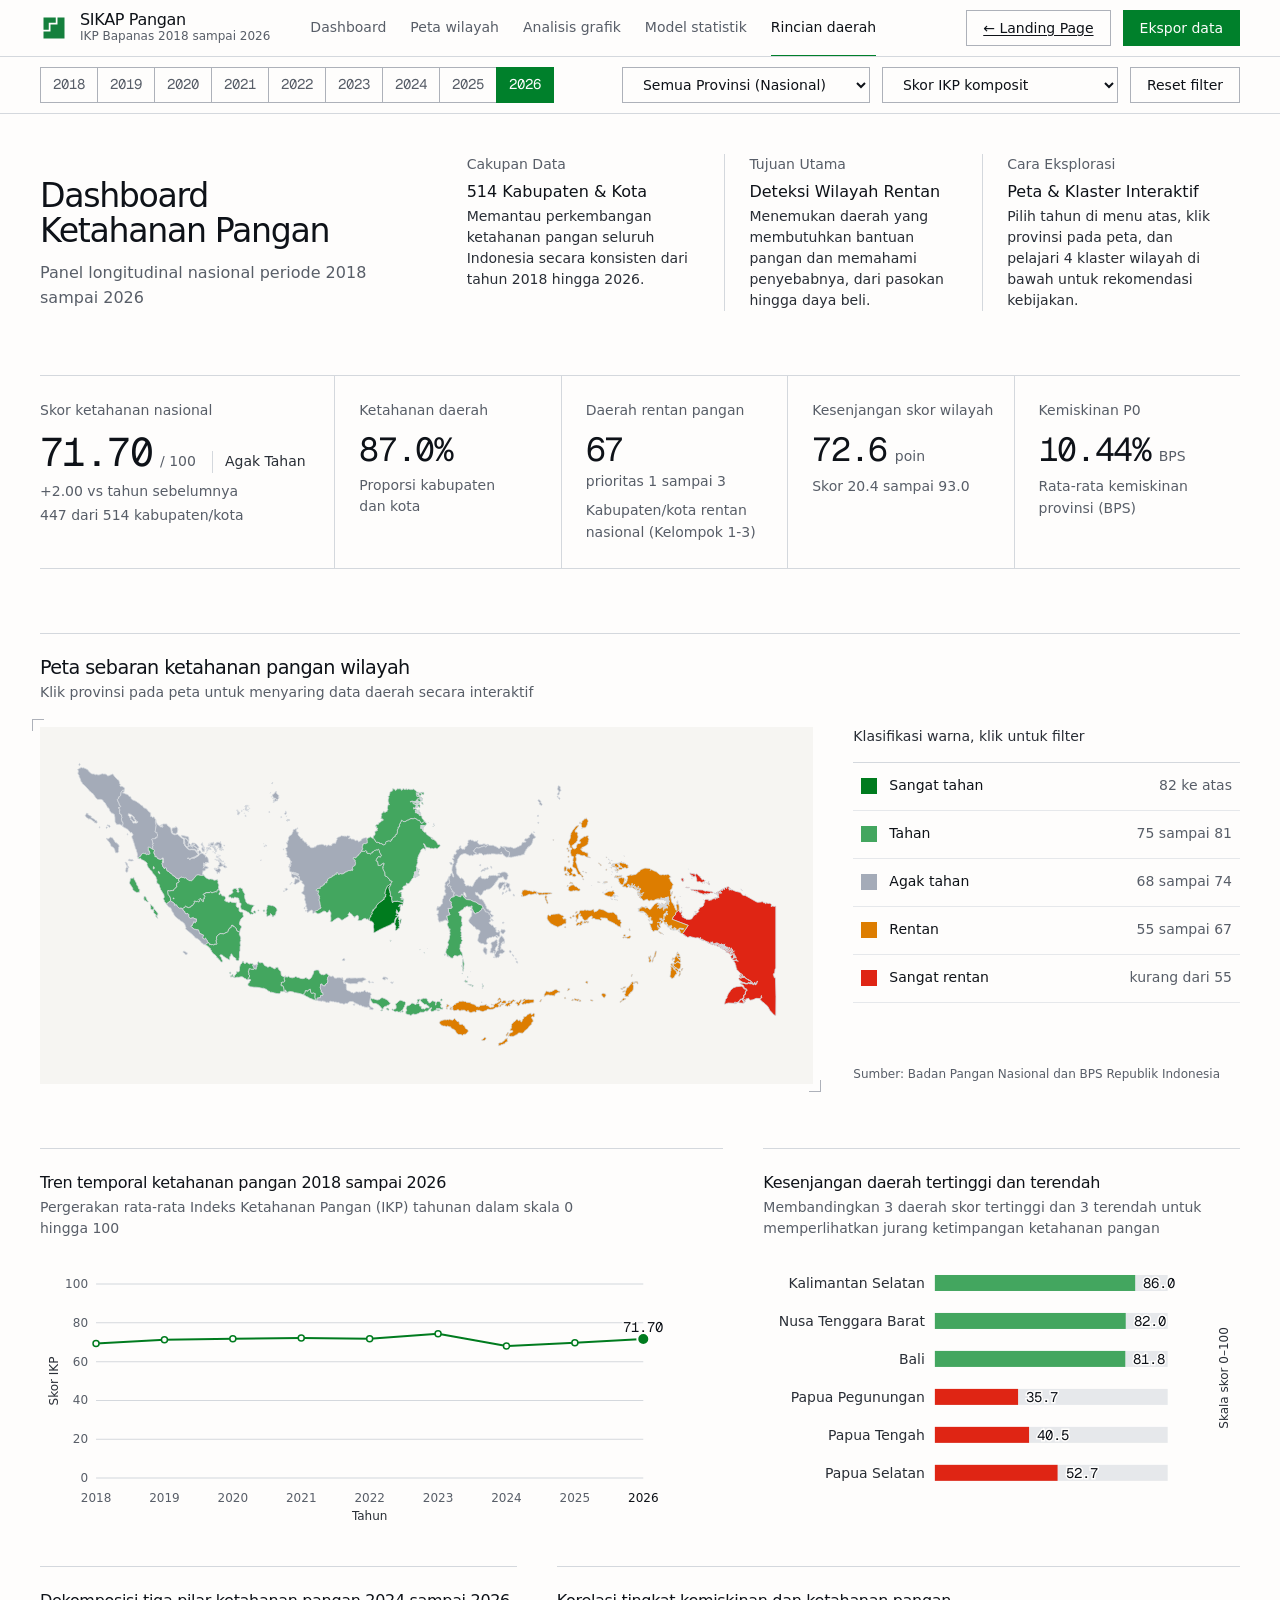
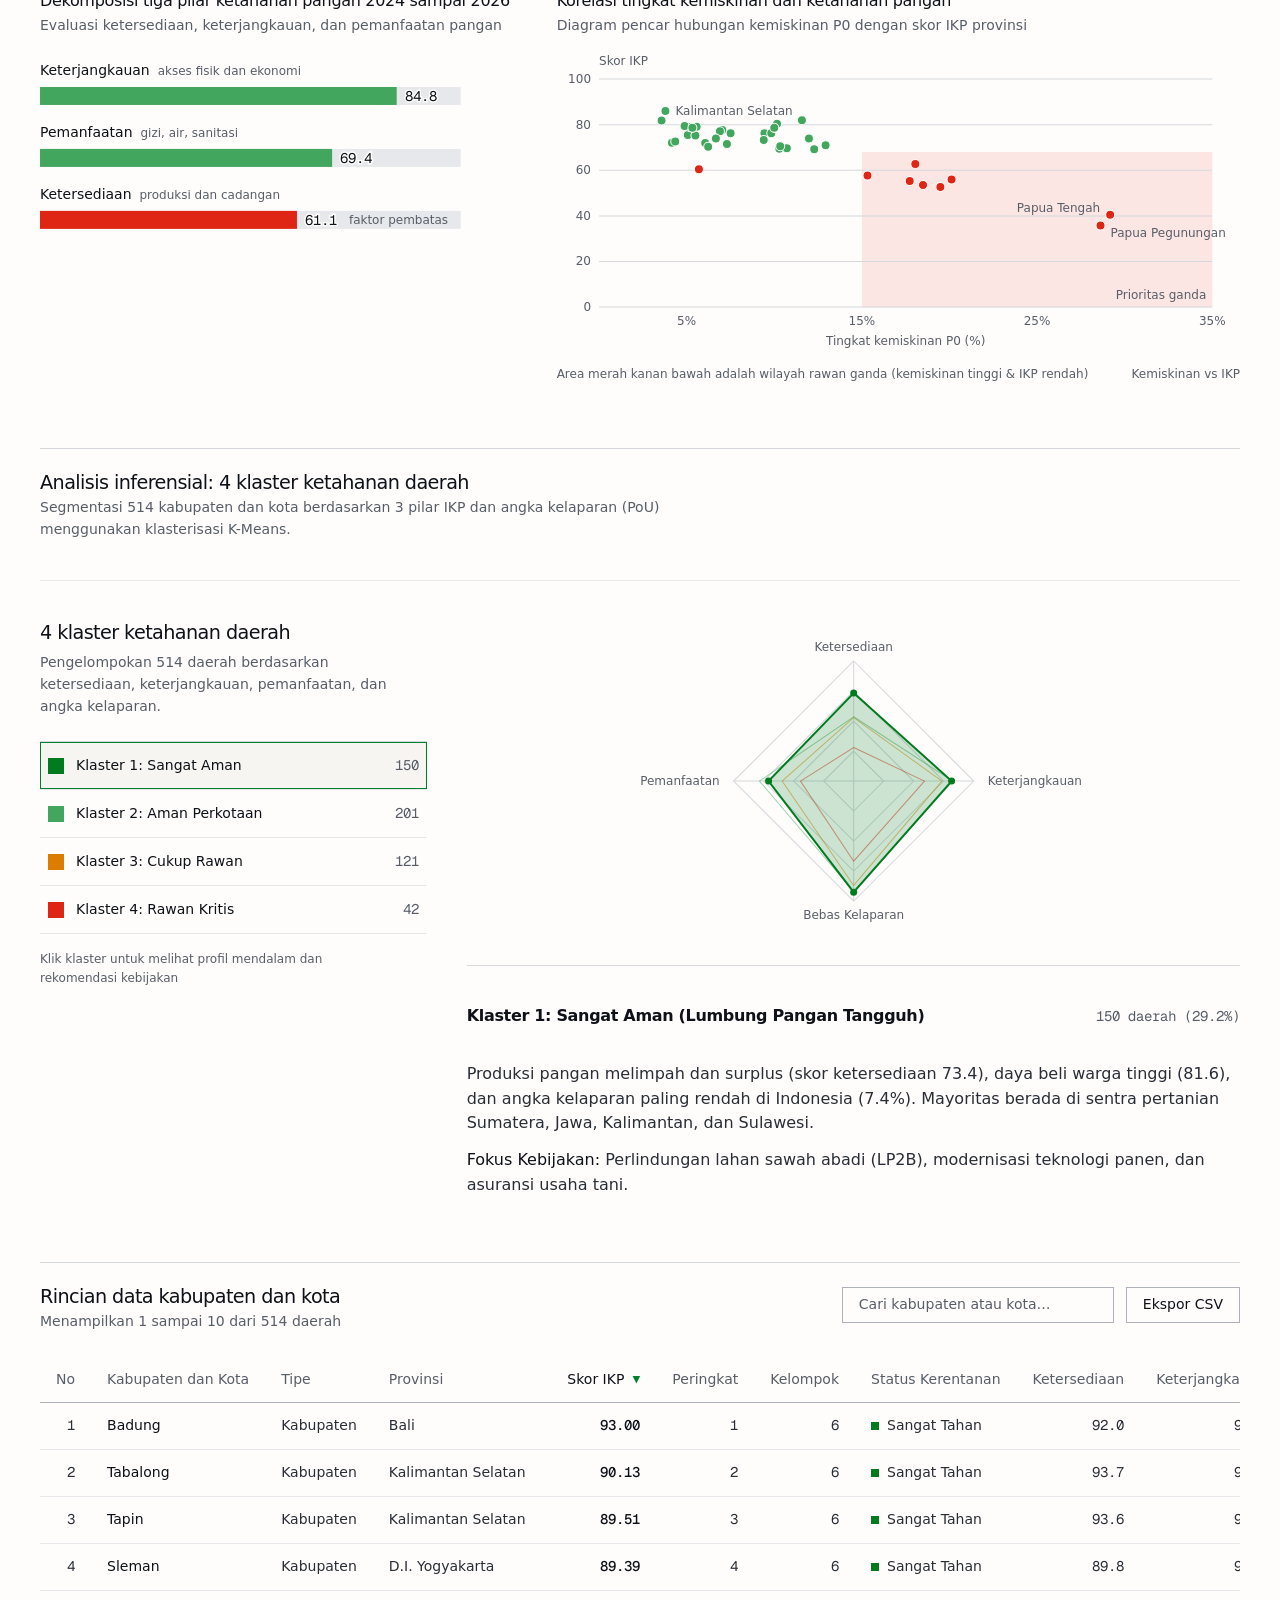
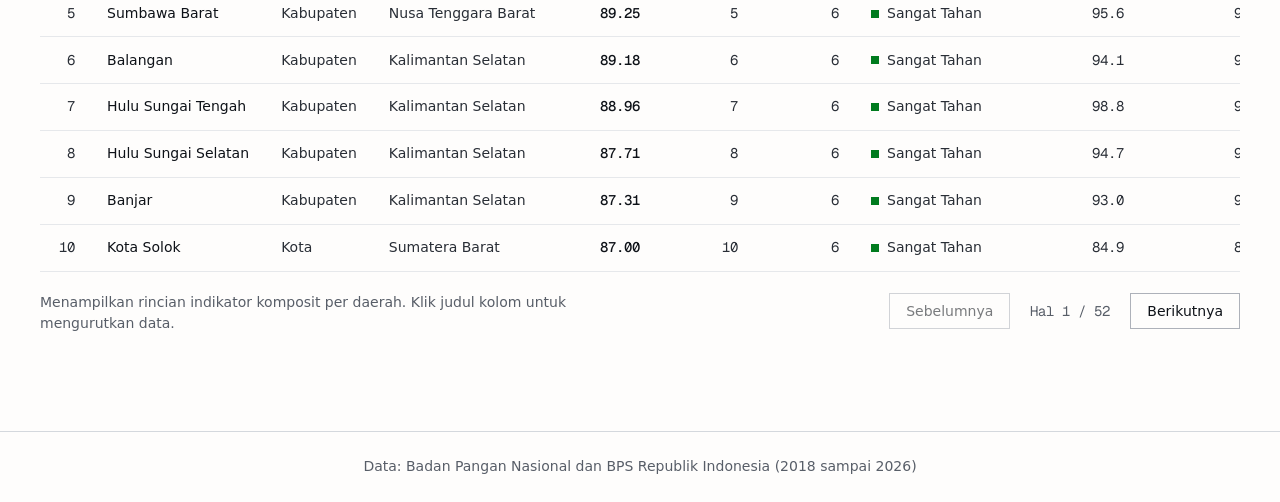
==== commit a90ad27f: "fix(viz): hapus footer caption pilar ketahanan pangan" ====
--- a/dashboard/index.html
+++ b/dashboard/index.html
@@ -260,10 +260,6 @@
         <div class="chart-body" id="chartPillars">
           <!-- Rendered via app.js -->
         </div>
-        <footer class="chart-caption">
-          <span>Pilar dengan skor terendah menjadi faktor pembatas utama ketahanan pangan (skor &ge; 68.0 tahan, &lt; 68.0 rentan)</span>
-          <span>Skor pilar 0–100</span>
-        </footer>
       </article>
 
       <article class="panel chart chart--scatter">
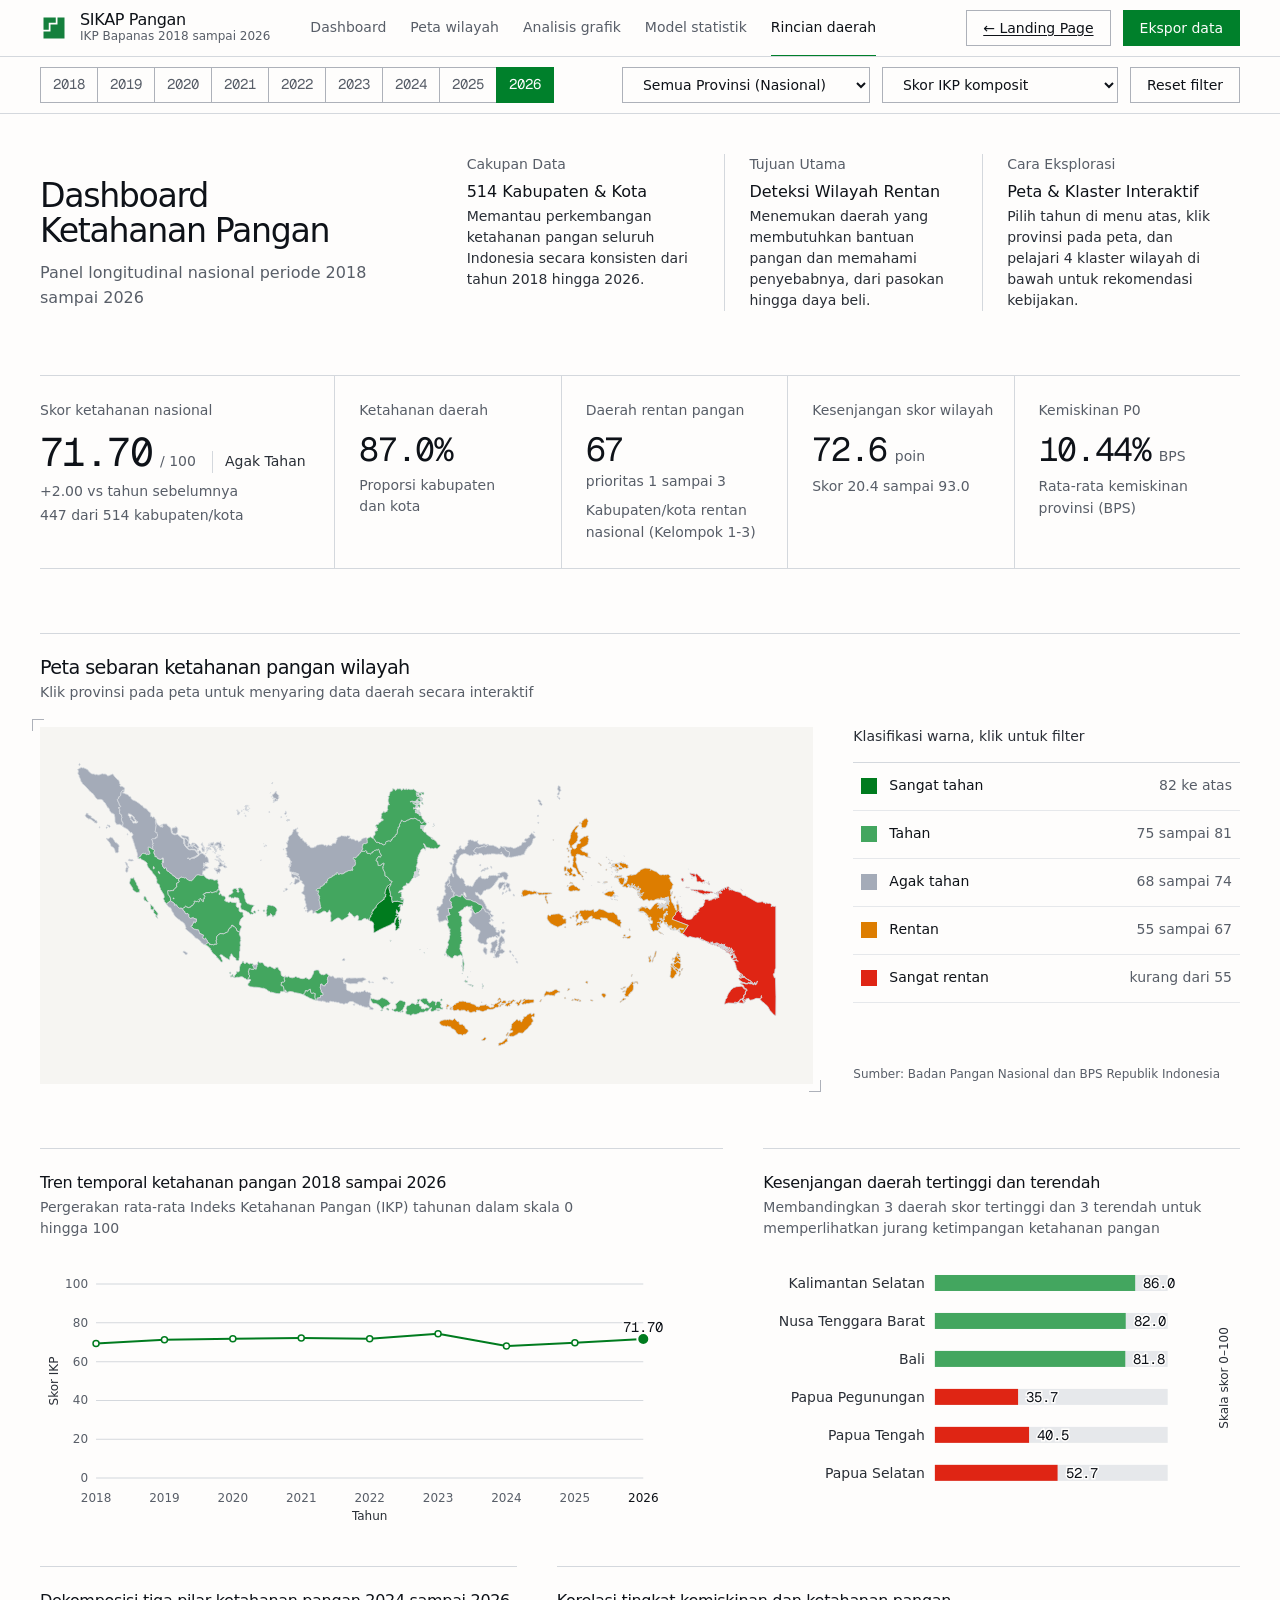
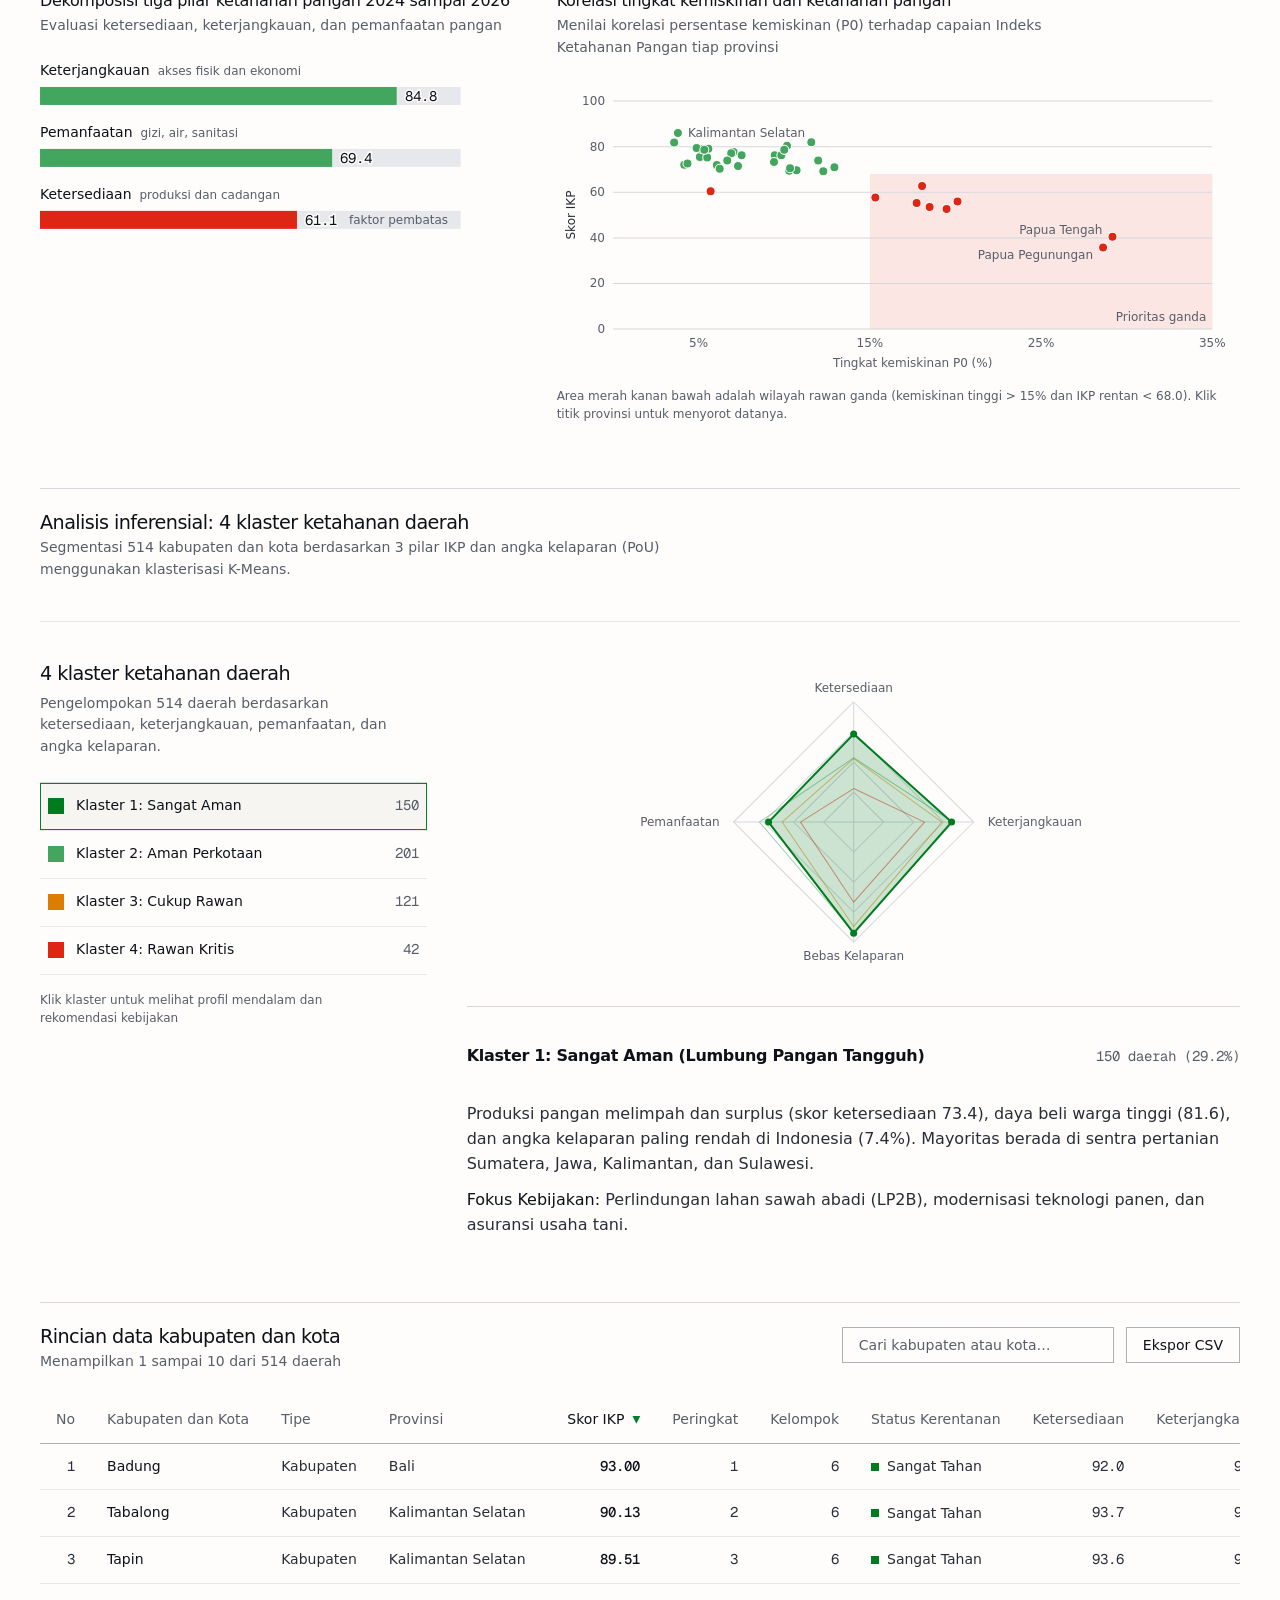
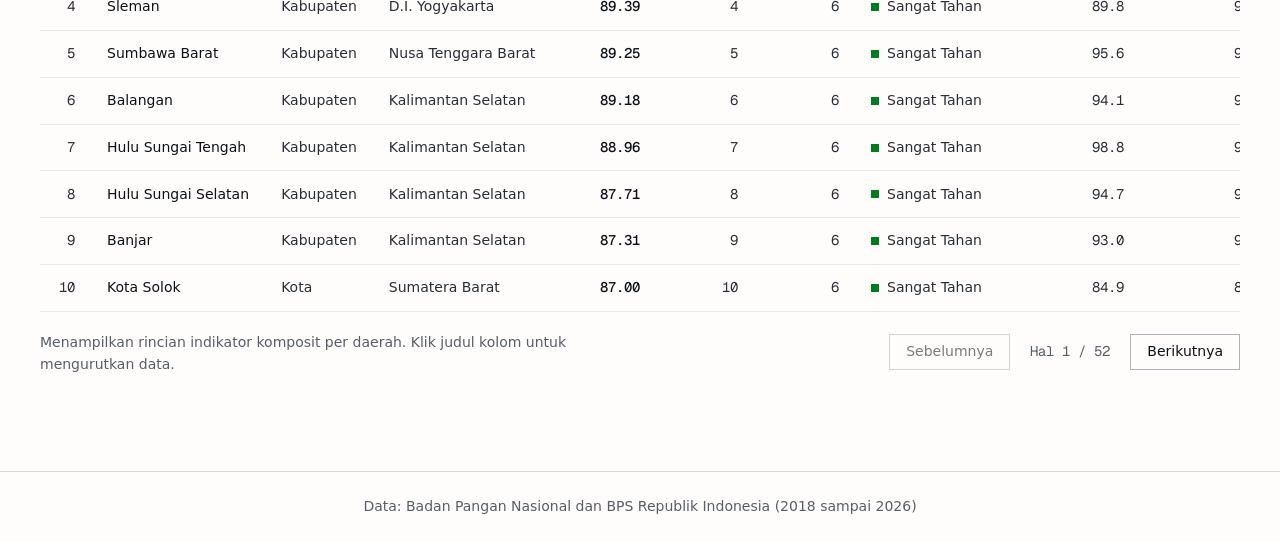
==== commit 9fc1d81f: "feat(viz): atur label vertikal skor IKP scatter, hapus kemiskinan vs ikp, perjelas deskripsi" ====
--- a/dashboard/index.html
+++ b/dashboard/index.html
@@ -266,15 +266,14 @@
         <header class="panel-head">
           <div class="panel-title">
             <h3>Korelasi tingkat kemiskinan dan ketahanan pangan</h3>
-            <p class="panel-desc">Diagram pencar hubungan kemiskinan P0 dengan skor IKP provinsi</p>
+            <p class="panel-desc">Menilai korelasi persentase kemiskinan (P0) terhadap capaian Indeks Ketahanan Pangan tiap provinsi</p>
           </div>
         </header>
         <div class="chart-body" id="chartScatter">
           <!-- Rendered via app.js -->
         </div>
         <footer class="chart-caption">
-          <span>Area merah kanan bawah adalah wilayah rawan ganda (kemiskinan tinggi &amp; IKP rendah)</span>
-          <span>Kemiskinan vs IKP</span>
+          <span>Area merah kanan bawah adalah wilayah rawan ganda (kemiskinan tinggi &gt; 15% dan IKP rentan &lt; 68.0). Klik titik provinsi untuk menyorot datanya.</span>
         </footer>
       </article>
 
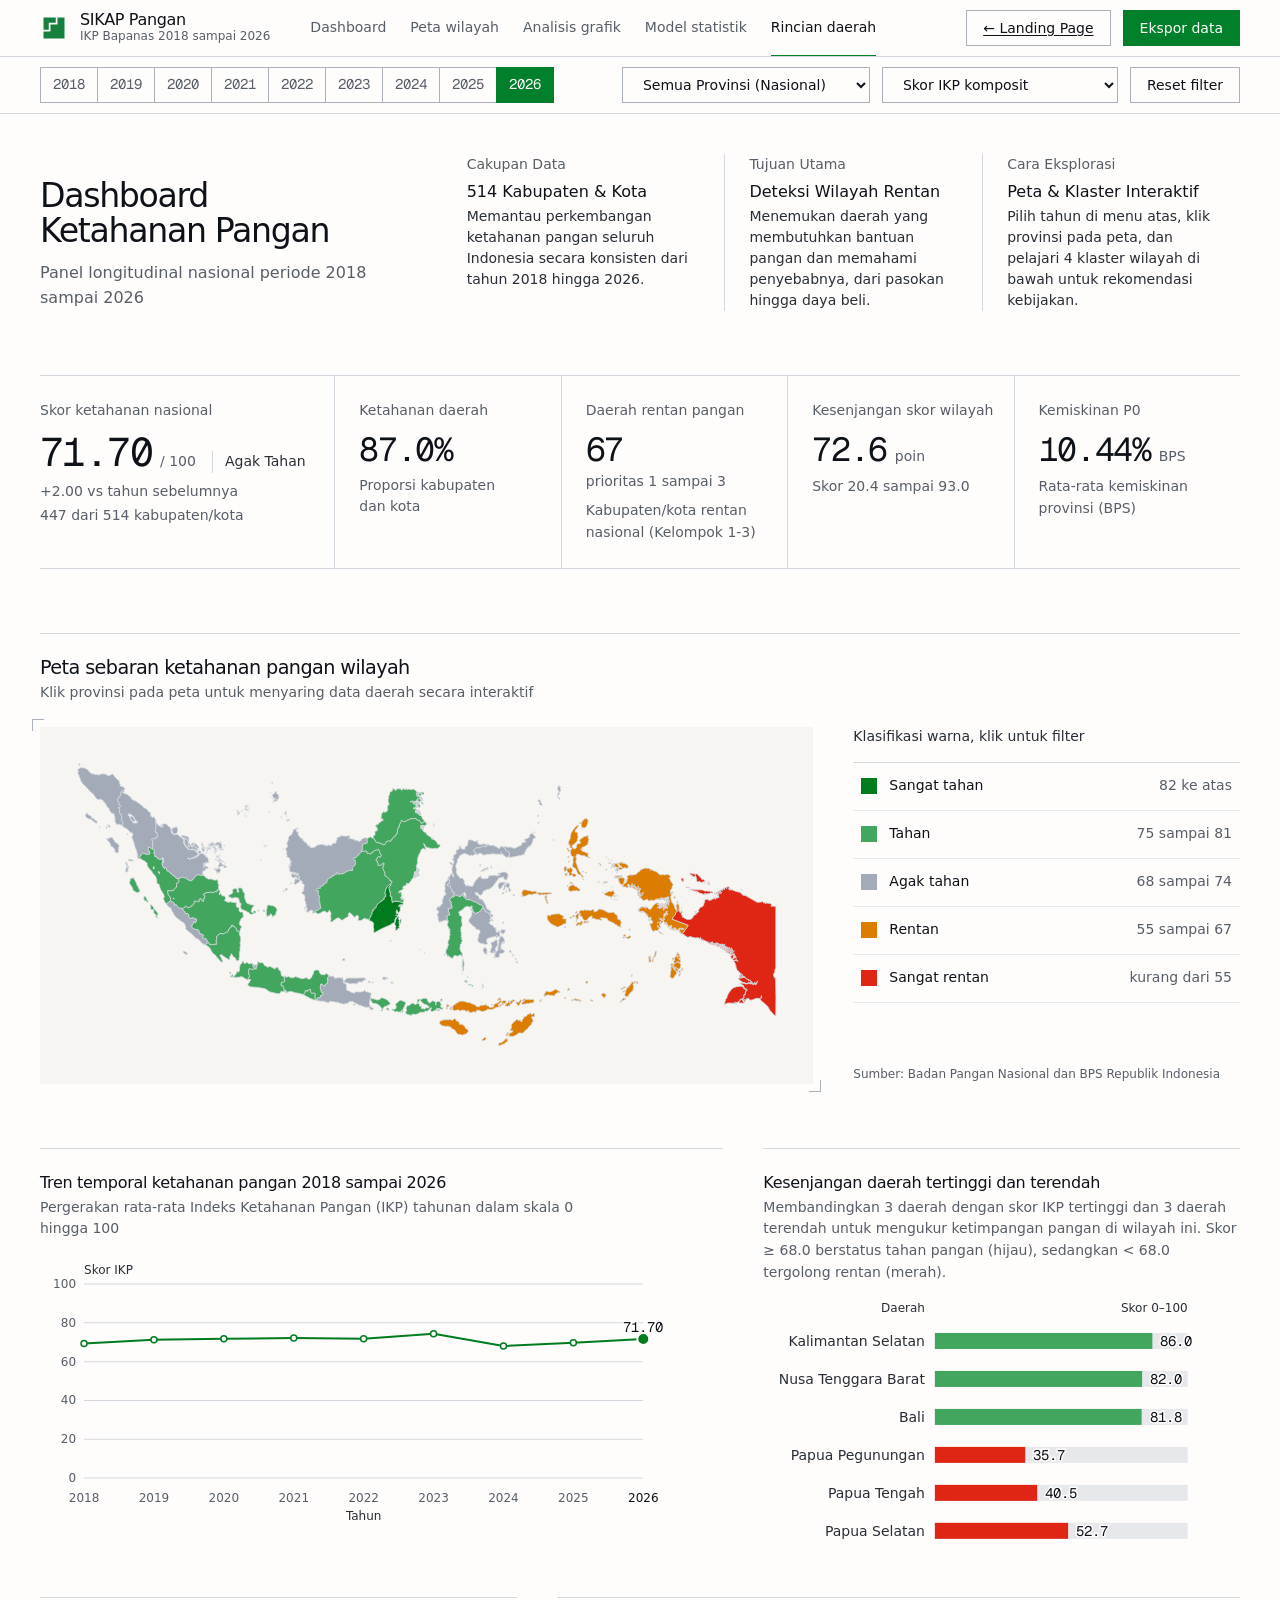
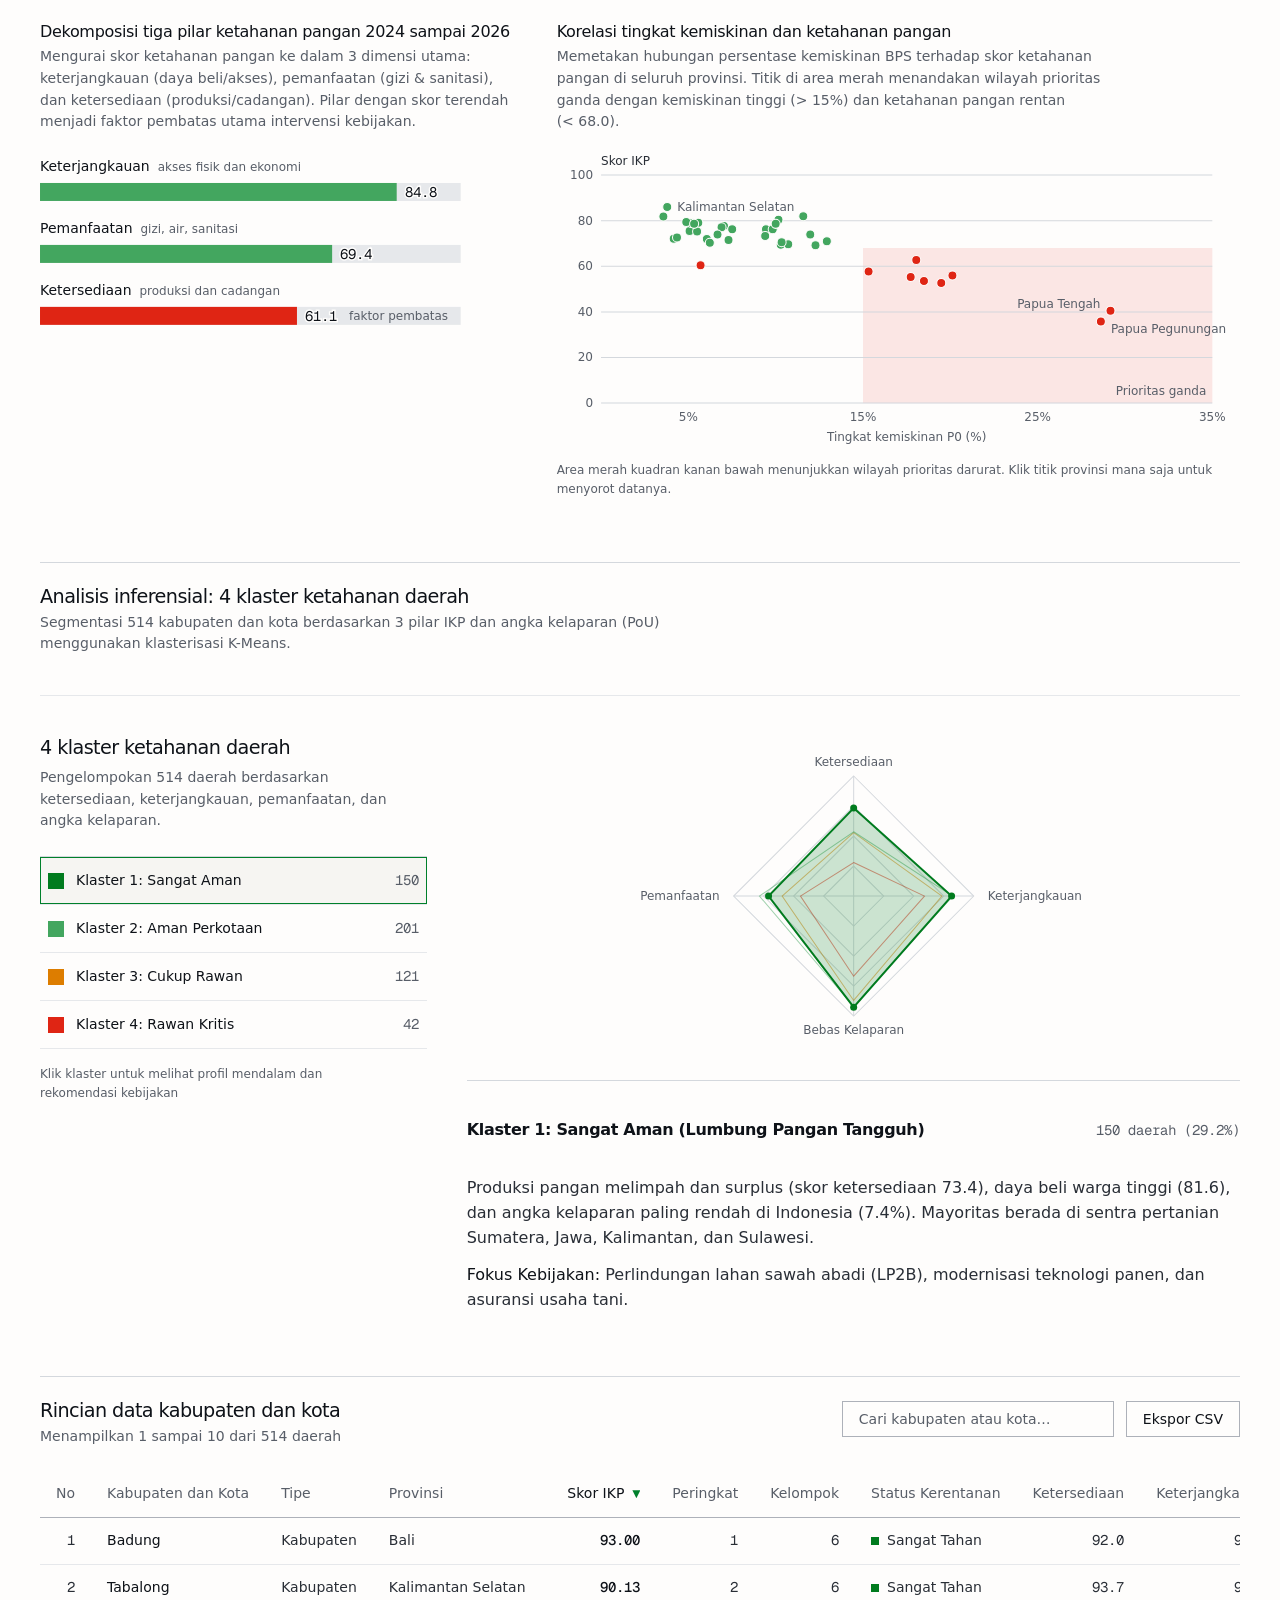
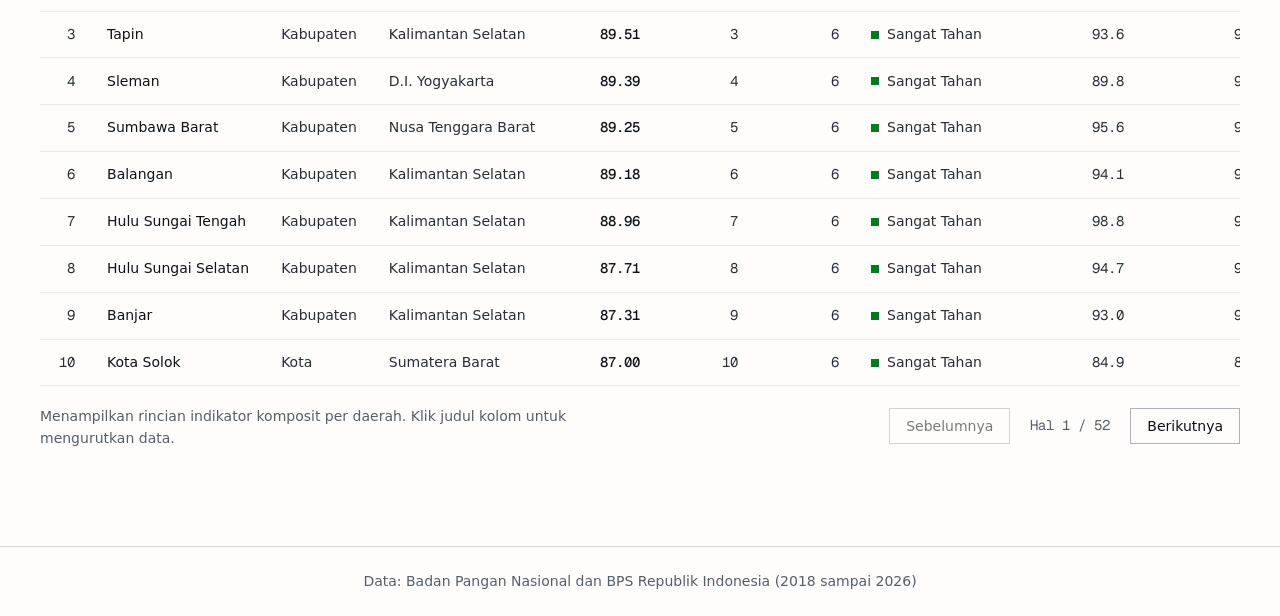
==== commit 5b714de3: "feat(viz): ubah semua label menjadi horizontal dan lengkapi deskripsi 3 visual" ====
--- a/dashboard/index.html
+++ b/dashboard/index.html
@@ -242,7 +242,7 @@
         <header class="panel-head">
           <div class="panel-title">
             <h3>Kesenjangan daerah tertinggi dan terendah</h3>
-            <p class="panel-desc">Membandingkan 3 daerah skor tertinggi dan 3 terendah untuk memperlihatkan jurang ketimpangan ketahanan pangan</p>
+            <p class="panel-desc">Membandingkan 3 daerah dengan skor IKP tertinggi dan 3 daerah terendah untuk mengukur ketimpangan pangan di wilayah ini. Skor &ge; 68.0 berstatus tahan pangan (hijau), sedangkan &lt; 68.0 tergolong rentan (merah).</p>
           </div>
         </header>
         <div class="chart-body" id="chartRanking">
@@ -254,7 +254,7 @@
         <header class="panel-head">
           <div class="panel-title">
             <h3>Dekomposisi tiga pilar ketahanan pangan 2024 sampai 2026</h3>
-            <p class="panel-desc">Evaluasi ketersediaan, keterjangkauan, dan pemanfaatan pangan</p>
+            <p class="panel-desc">Mengurai skor ketahanan pangan ke dalam 3 dimensi utama: keterjangkauan (daya beli/akses), pemanfaatan (gizi &amp; sanitasi), dan ketersediaan (produksi/cadangan). Pilar dengan skor terendah menjadi faktor pembatas utama intervensi kebijakan.</p>
           </div>
         </header>
         <div class="chart-body" id="chartPillars">
@@ -266,14 +266,14 @@
         <header class="panel-head">
           <div class="panel-title">
             <h3>Korelasi tingkat kemiskinan dan ketahanan pangan</h3>
-            <p class="panel-desc">Menilai korelasi persentase kemiskinan (P0) terhadap capaian Indeks Ketahanan Pangan tiap provinsi</p>
+            <p class="panel-desc">Memetakan hubungan persentase kemiskinan BPS terhadap skor ketahanan pangan di seluruh provinsi. Titik di area merah menandakan wilayah prioritas ganda dengan kemiskinan tinggi (&gt; 15%) dan ketahanan pangan rentan (&lt; 68.0).</p>
           </div>
         </header>
         <div class="chart-body" id="chartScatter">
           <!-- Rendered via app.js -->
         </div>
         <footer class="chart-caption">
-          <span>Area merah kanan bawah adalah wilayah rawan ganda (kemiskinan tinggi &gt; 15% dan IKP rentan &lt; 68.0). Klik titik provinsi untuk menyorot datanya.</span>
+          <span>Area merah kuadran kanan bawah menunjukkan wilayah prioritas darurat. Klik titik provinsi mana saja untuk menyorot datanya.</span>
         </footer>
       </article>
 
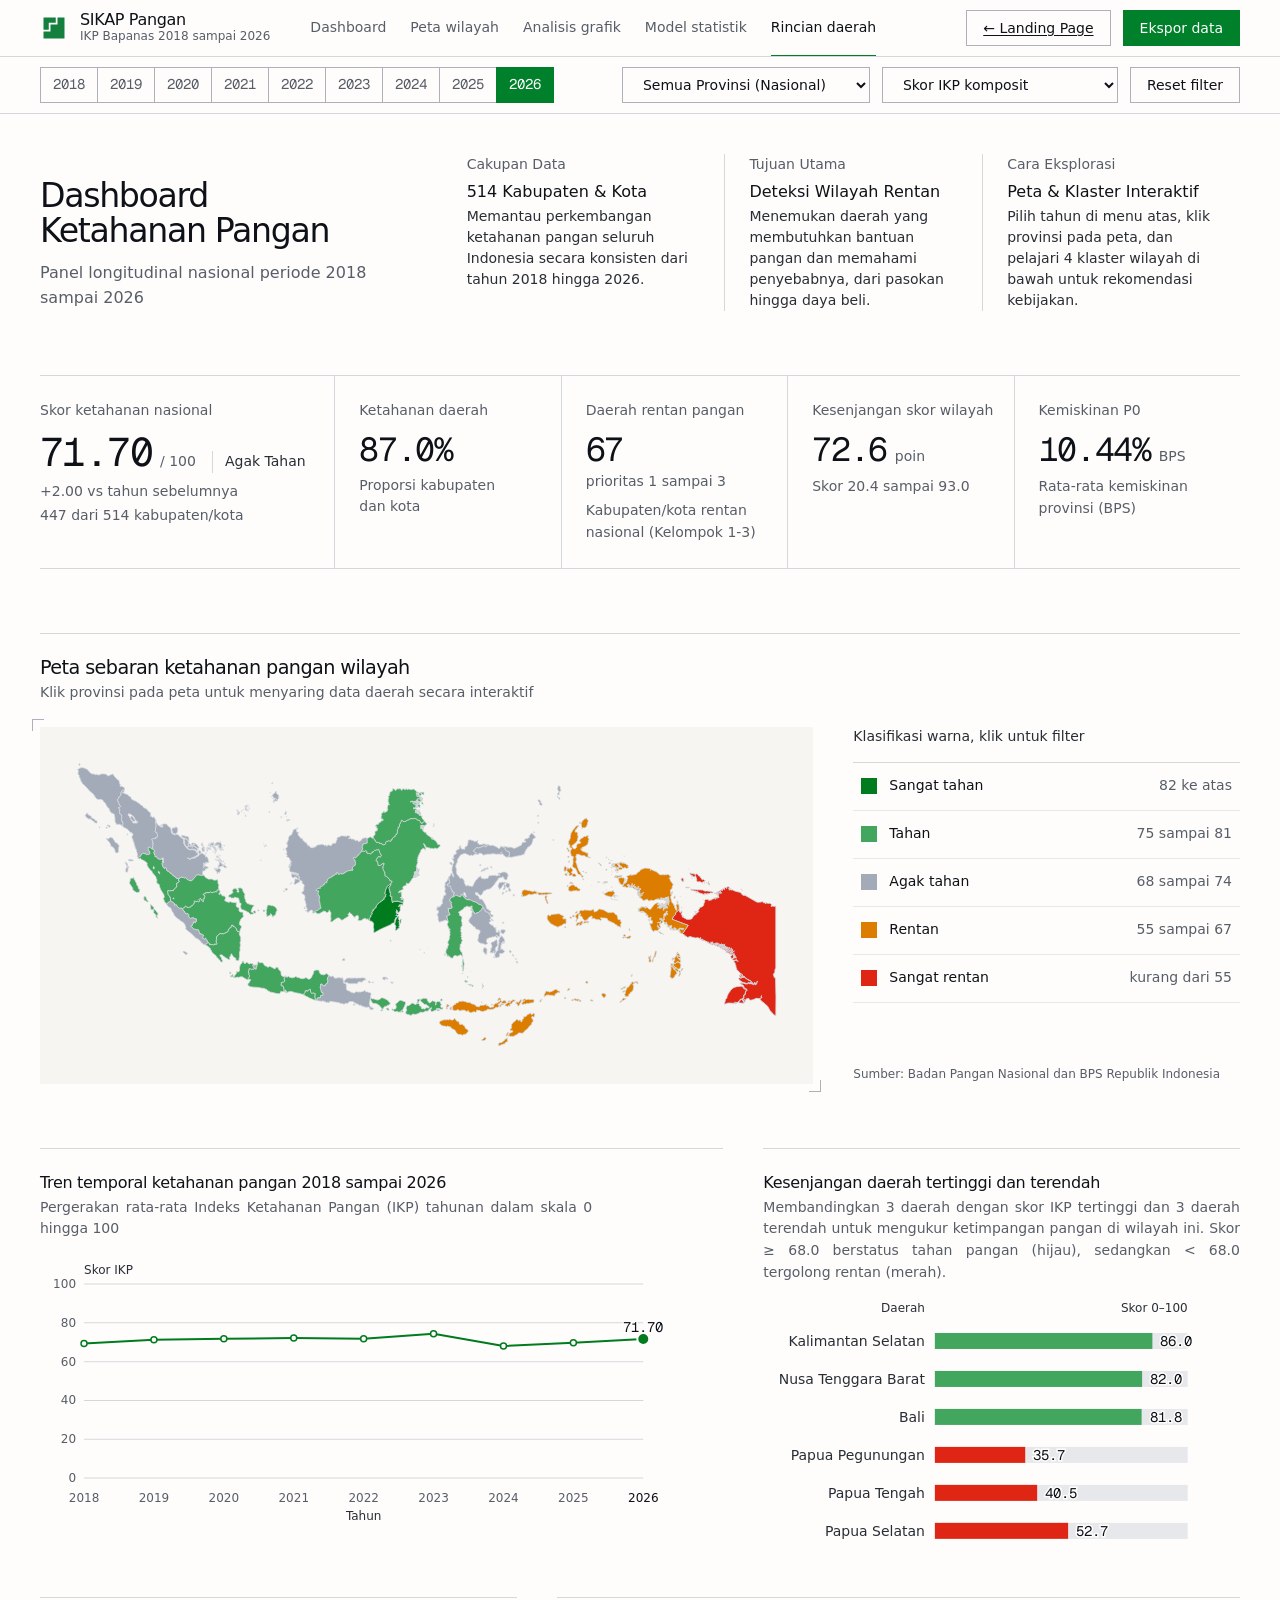
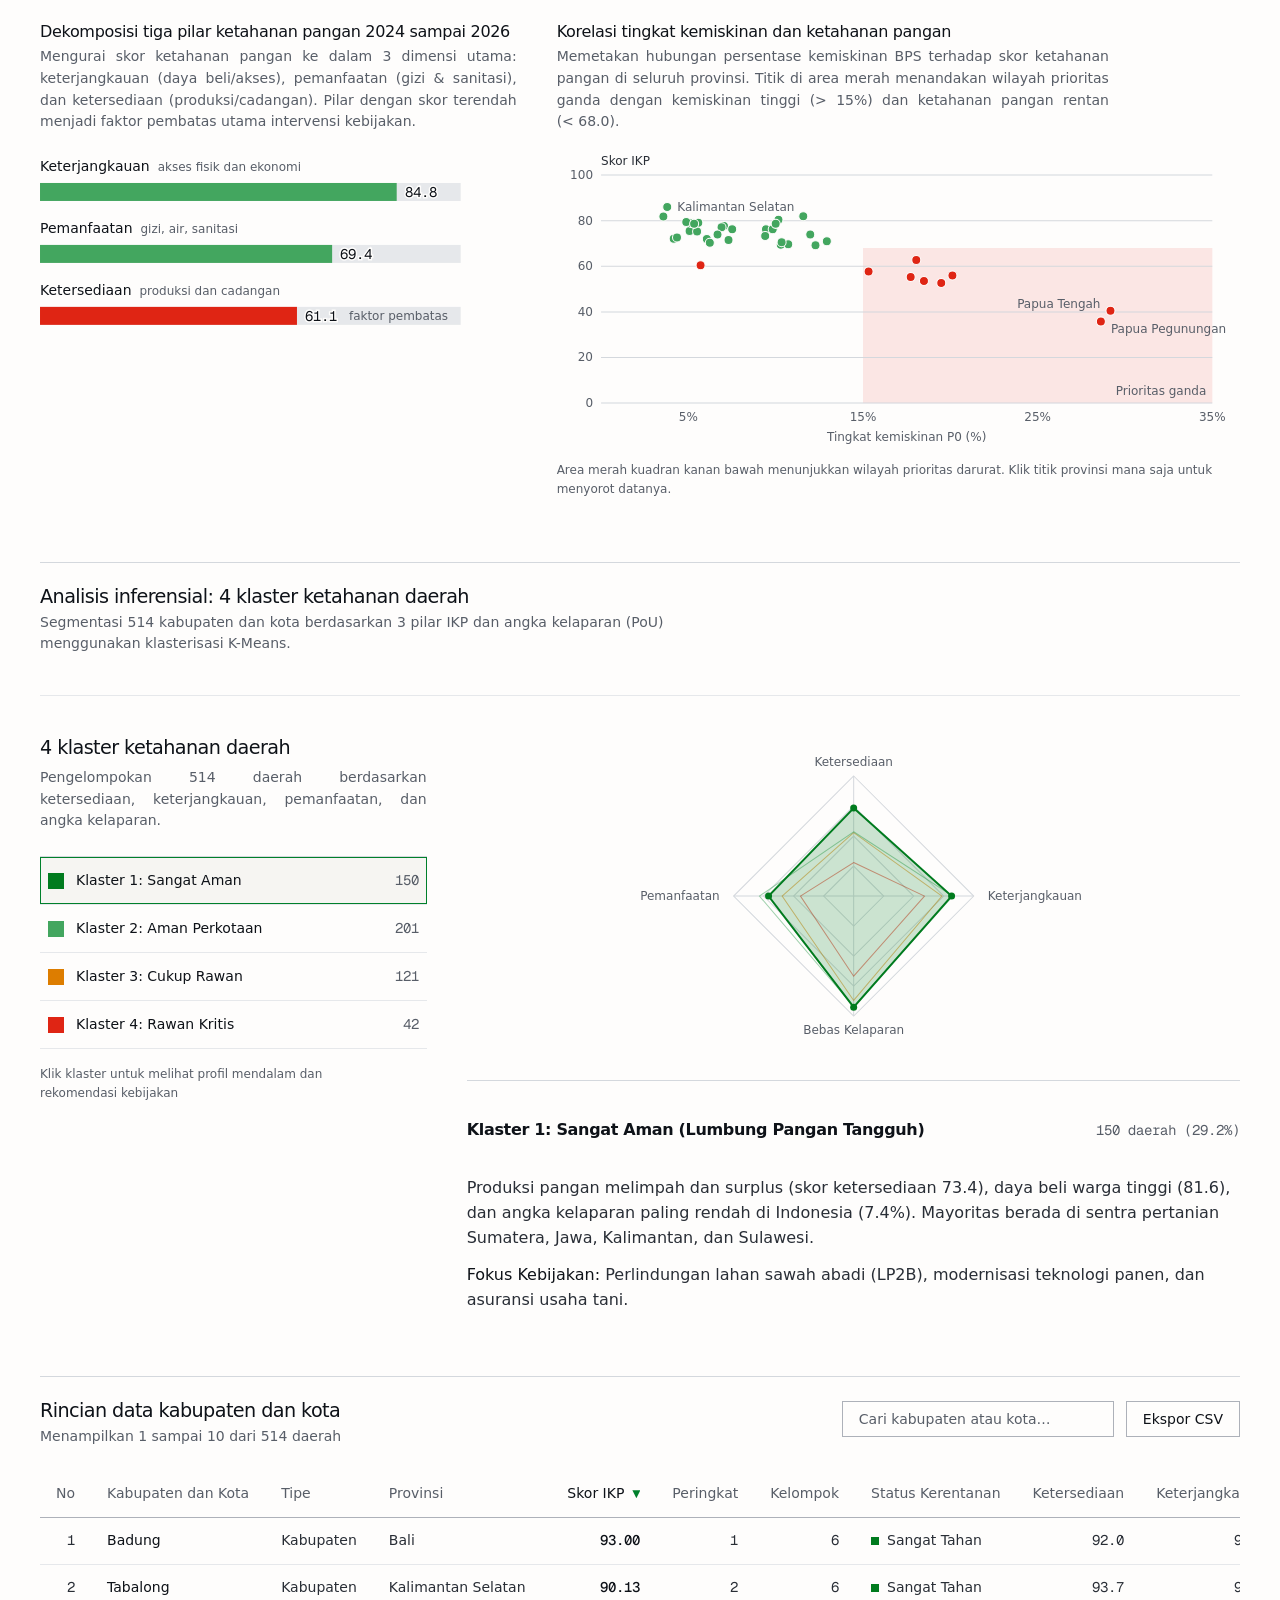
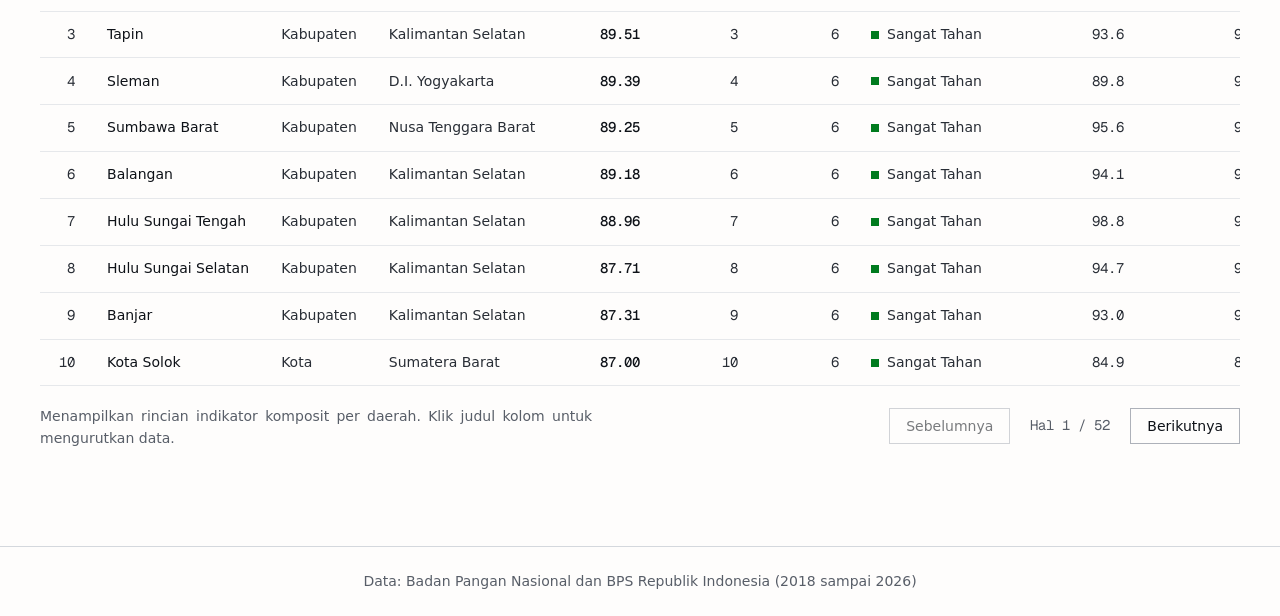
==== commit 6c5217c0: "style: buat deskripsi panel rata kanan kiri (text-align justify)" ====
--- a/dashboard/index.html
+++ b/dashboard/index.html
@@ -14,7 +14,7 @@
   <link rel="preconnect" href="https://fonts.gstatic.com" crossorigin>
   <link href="https://api.fontshare.com/v2/css?f[]=switzer@400,500&display=swap" rel="stylesheet">
   <link href="https://fonts.googleapis.com/css2?family=Geist+Mono:wght@400&display=swap" rel="stylesheet">
-  <link rel="stylesheet" href="./css/style.css">
+  <link rel="stylesheet" href="./css/style.css?v=20261104_3">
 </head>
 <body>
   <a class="skip-link" href="#mapSection">Lewati ke peta</a>
@@ -370,7 +370,7 @@
     </div>
   </footer>
 
-  <script src="./js/dashboard_data.js"></script>
-  <script src="./js/app.js"></script>
+  <script src="./js/dashboard_data.js?v=20261104_2"></script>
+  <script src="./js/app.js?v=20261104_2"></script>
 </body>
 </html>
--- a/dashboard/css/style.css
+++ b/dashboard/css/style.css
@@ -227,7 +227,7 @@
 .panel-title h2, .panel-title h3 { max-width: 56ch; }
 .panel-title h2 { font-size: var(--text-section); letter-spacing: -0.03em; }
 .panel-title h3 { font-size: var(--text-title); letter-spacing: -0.02em; line-height: 1.25; }
-.panel-desc { margin-top: var(--space-2xs); font-size: var(--text-sm); color: var(--color-muted); max-width: 62ch; }
+.panel-desc { margin-top: var(--space-2xs); font-size: var(--text-sm); color: var(--color-muted); max-width: 62ch; text-align: justify; text-align-last: left; }
 .selection-note { display: inline-flex; gap: var(--space-xs); align-items: baseline; font-size: var(--text-sm); color: var(--color-muted); }
 .selection-note strong { color: var(--color-ink); font-weight: 500; }
 
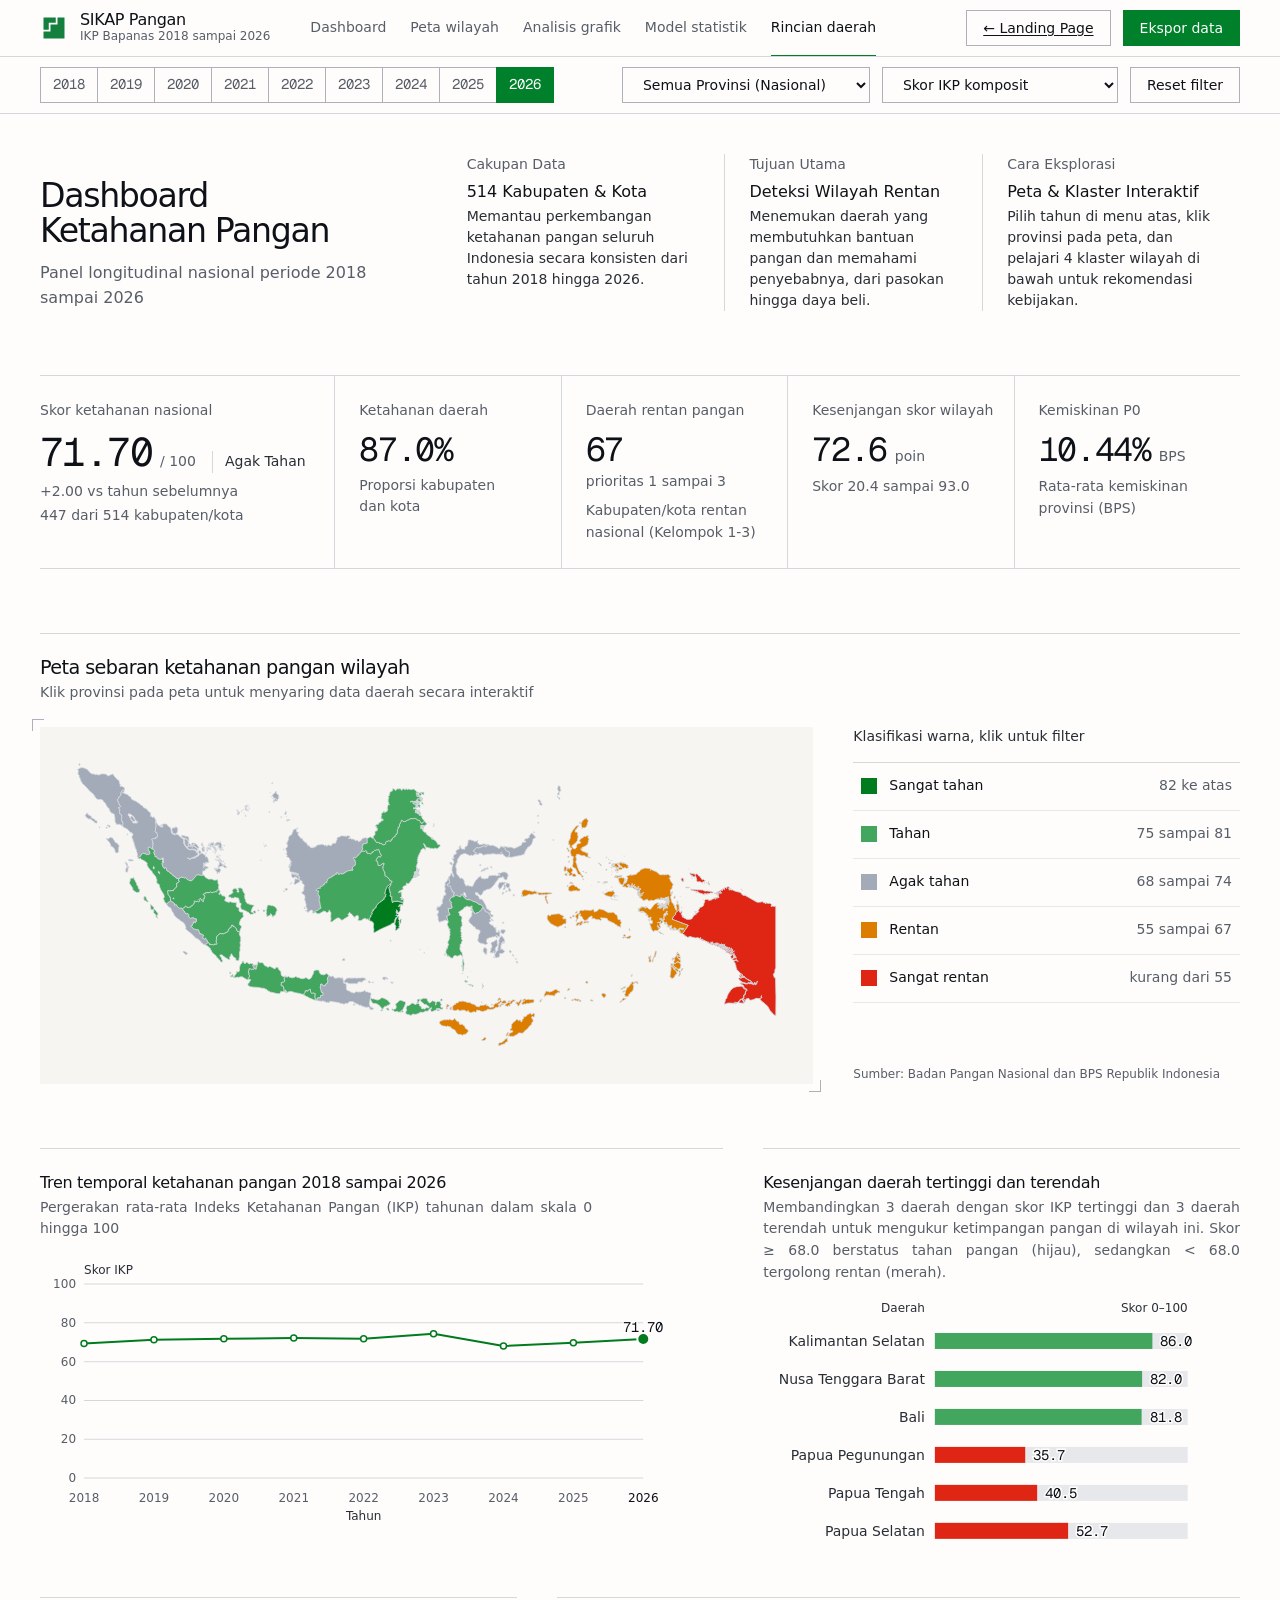
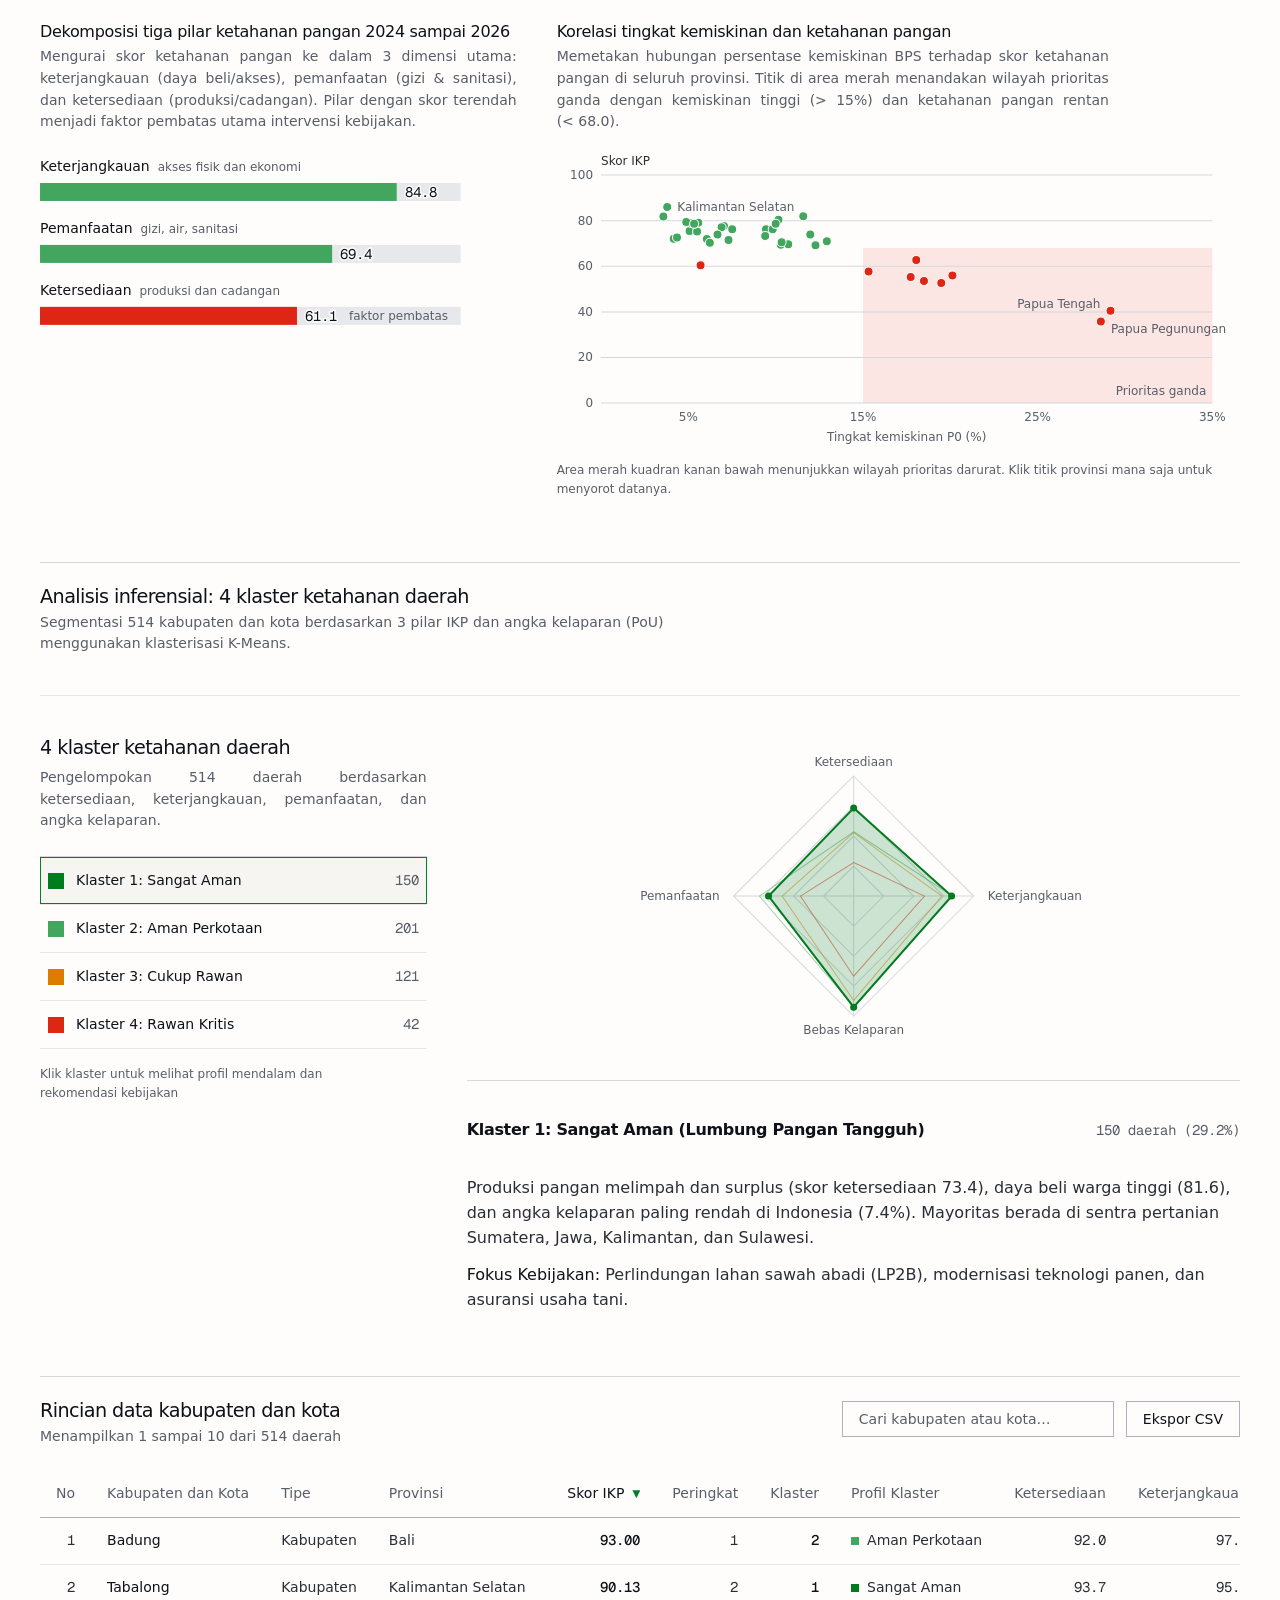
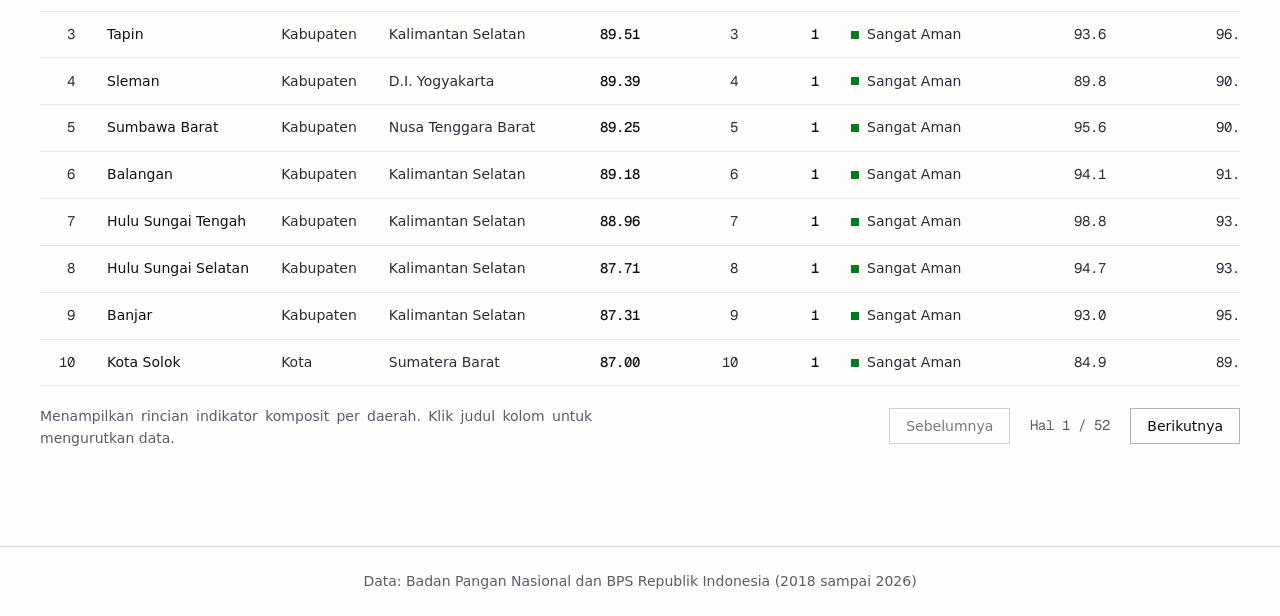
==== commit 6207a698: "feat(table): terapkan Opsi B selaraskan kolom tabel dengan 4 klaster K-Means" ====
--- a/dashboard/index.html
+++ b/dashboard/index.html
@@ -332,8 +332,8 @@
               <th data-sort="prov">Provinsi</th>
               <th class="num" data-sort="ikp">Skor IKP</th>
               <th class="num" data-sort="rank">Peringkat</th>
-              <th class="num" data-sort="grp">Kelompok</th>
-              <th data-sort="status">Status Kerentanan</th>
+              <th class="num" data-sort="cluster_num">Klaster</th>
+              <th data-sort="cluster_name">Profil Klaster</th>
               <th class="num" data-sort="avail">Ketersediaan</th>
               <th class="num" data-sort="access">Keterjangkauan</th>
               <th class="num" data-sort="util">Pemanfaatan</th>
@@ -370,7 +370,7 @@
     </div>
   </footer>
 
-  <script src="./js/dashboard_data.js?v=20261104_2"></script>
-  <script src="./js/app.js?v=20261104_2"></script>
+  <script src="./js/dashboard_data.js?v=20261104_4"></script>
+  <script src="./js/app.js?v=20261104_4"></script>
 </body>
 </html>
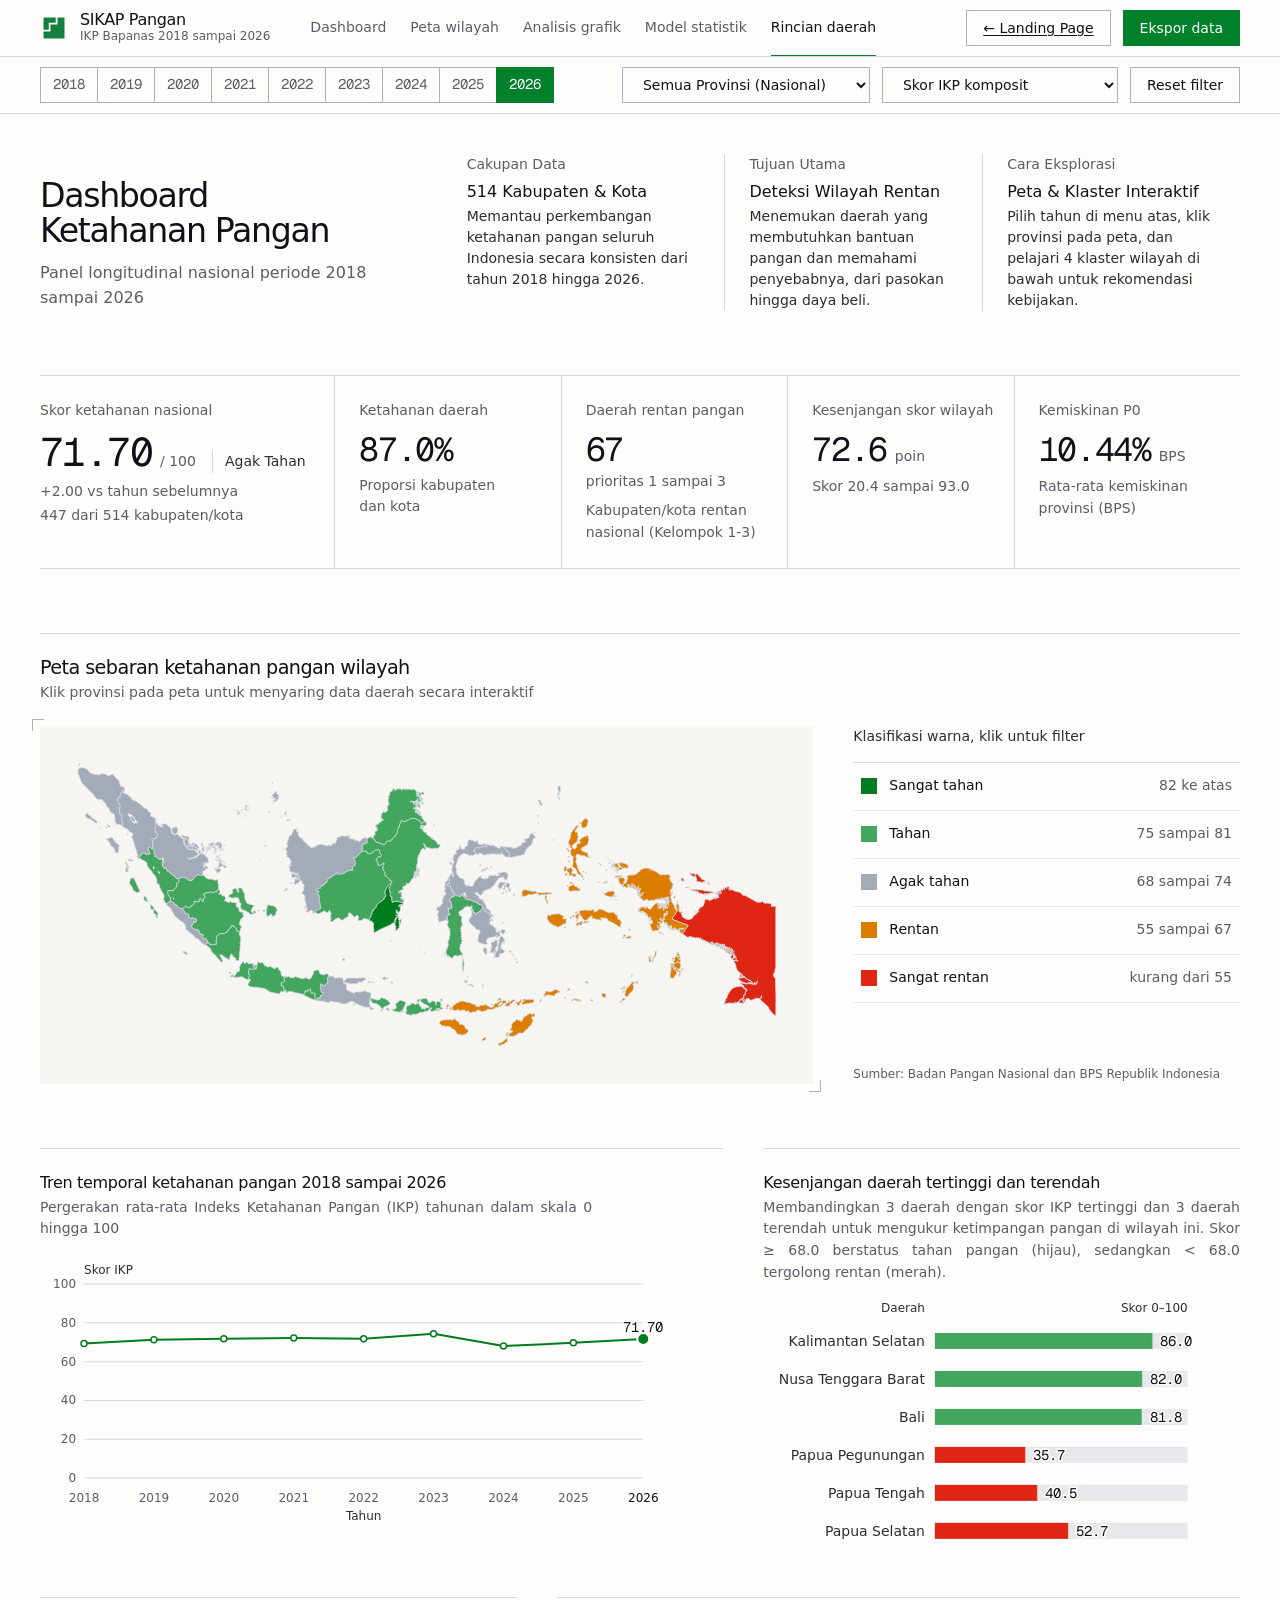
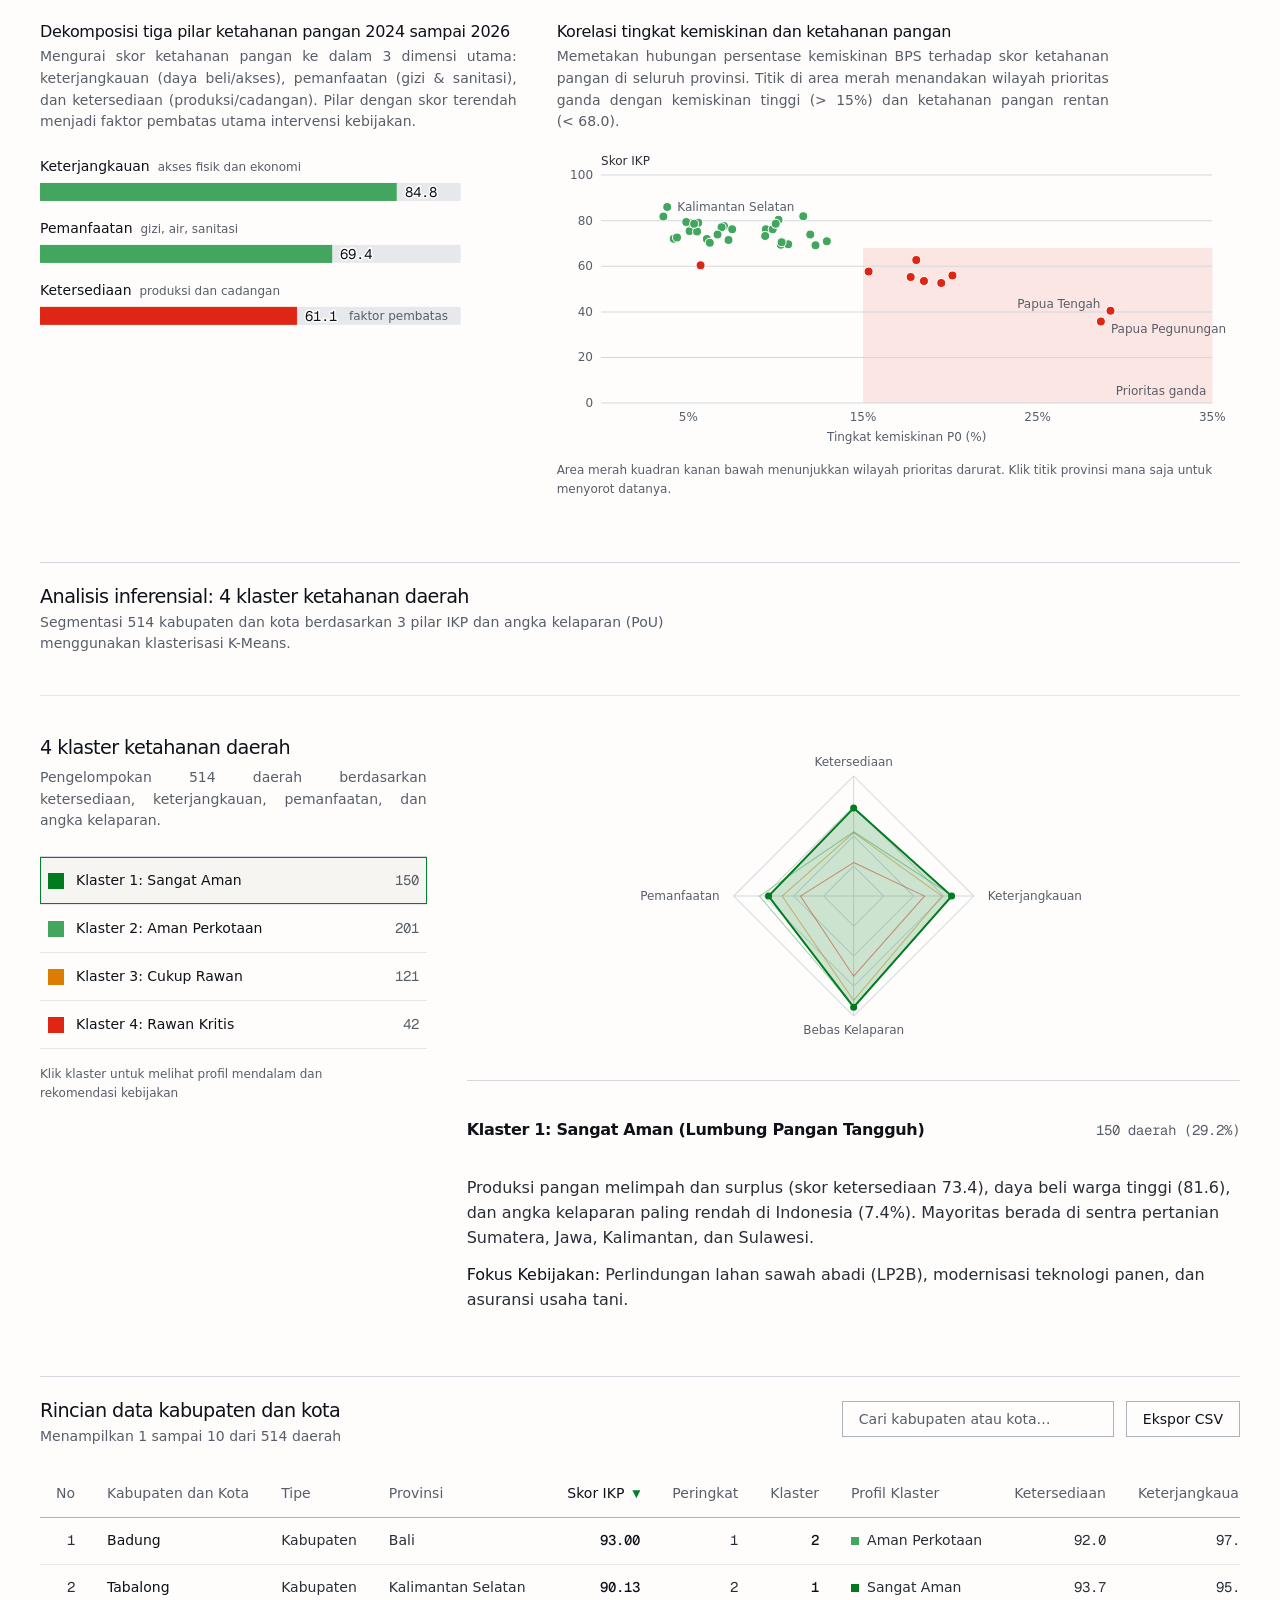
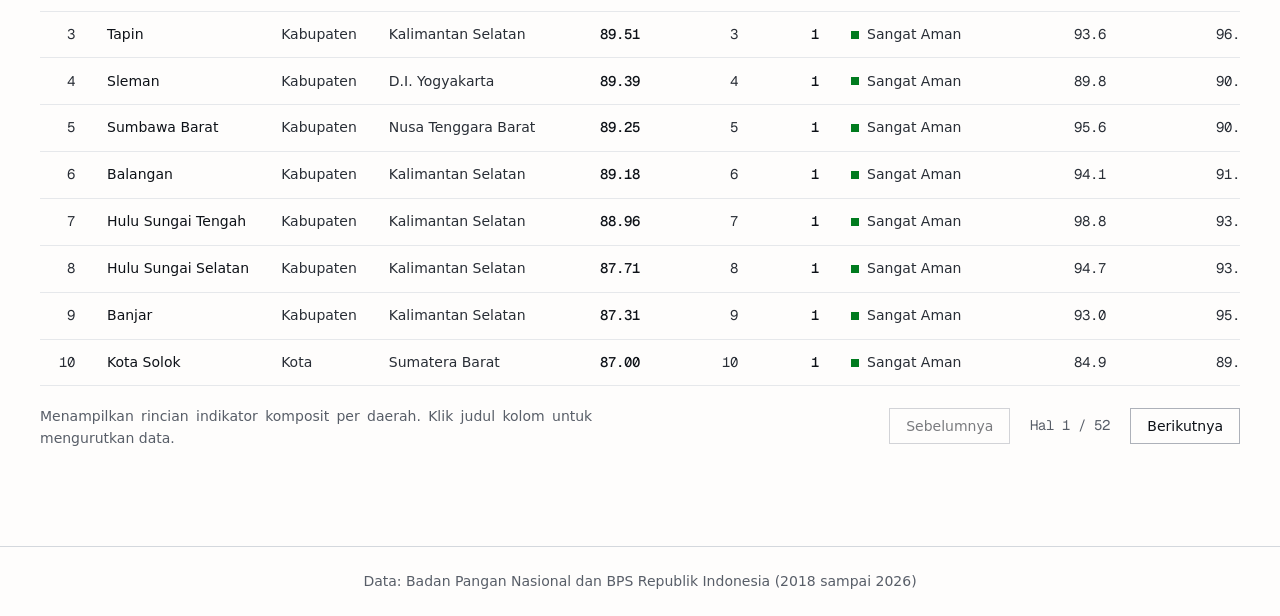
==== commit 7d81f195: "feat(ui): perhalus animasi transisi peta, kpi ticker, chart bar, dan tabel" ====
--- a/dashboard/index.html
+++ b/dashboard/index.html
@@ -14,7 +14,7 @@
   <link rel="preconnect" href="https://fonts.gstatic.com" crossorigin>
   <link href="https://api.fontshare.com/v2/css?f[]=switzer@400,500&display=swap" rel="stylesheet">
   <link href="https://fonts.googleapis.com/css2?family=Geist+Mono:wght@400&display=swap" rel="stylesheet">
-  <link rel="stylesheet" href="./css/style.css?v=20261104_3">
+  <link rel="stylesheet" href="./css/style.css?v=20261105_1">
 </head>
 <body>
   <a class="skip-link" href="#mapSection">Lewati ke peta</a>
@@ -370,7 +370,7 @@
     </div>
   </footer>
 
-  <script src="./js/dashboard_data.js?v=20261104_4"></script>
-  <script src="./js/app.js?v=20261104_4"></script>
+  <script src="./js/dashboard_data.js?v=20261105_1"></script>
+  <script src="./js/app.js?v=20261105_1"></script>
 </body>
 </html>
--- a/dashboard/css/style.css
+++ b/dashboard/css/style.css
@@ -255,7 +255,10 @@
   stroke-width: 1px;
   stroke-linejoin: round;
   cursor: pointer;
-  transition: fill var(--dur-short) var(--ease-out), opacity var(--dur-short) var(--ease-out), stroke var(--dur-micro) var(--ease-out);
+  transition: fill 0.4s cubic-bezier(0.16, 1, 0.3, 1),
+              opacity 0.35s cubic-bezier(0.16, 1, 0.3, 1),
+              stroke 0.25s cubic-bezier(0.16, 1, 0.3, 1),
+              stroke-width 0.25s cubic-bezier(0.16, 1, 0.3, 1);
 }
 .map-prov-path:hover { stroke: var(--color-ink); stroke-width: 2px; }
 .map-prov-path:focus-visible { outline: 2px solid var(--color-focus); outline-offset: 2px; stroke: var(--color-ink); stroke-width: 2px; }
@@ -335,26 +338,67 @@
 .chart-caption { display: flex; justify-content: space-between; gap: var(--space-md); flex-wrap: wrap; margin-top: var(--space-sm); font-size: var(--text-xs); color: var(--color-muted); }
 .chart-caption--solo { margin-top: var(--space-md); }
 
-.chart-svg { width: 100%; height: auto; display: block; overflow: visible; }
+@keyframes chartFadeIn {
+  from { opacity: 0.15; transform: translateY(4px); }
+  to { opacity: 1; transform: translateY(0); }
+}
+
+@keyframes barGrow {
+  from { transform: scaleX(0); }
+  to { transform: scaleX(1); }
+}
+
+@keyframes valSlideIn {
+  from { opacity: 0; transform: translateX(-4px); }
+  to { opacity: 1; transform: translateX(0); }
+}
+
+@keyframes rowFadeIn {
+  from { opacity: 0; transform: translateY(3px); }
+  to { opacity: 1; transform: translateY(0); }
+}
+
+.chart-svg {
+  width: 100%;
+  height: auto;
+  display: block;
+  overflow: visible;
+  animation: chartFadeIn 0.35s cubic-bezier(0.16, 1, 0.3, 1) both;
+}
 .chart-gridline { stroke: var(--color-rule); stroke-width: 1; }
 .chart-ring { fill: none; stroke: var(--color-rule); stroke-width: 1; }
 .chart-axis-text { fill: var(--color-muted); font-family: var(--font-body); font-size: var(--text-xs); font-variant-numeric: tabular-nums; }
 .chart-axis-text.is-current { fill: var(--color-ink); font-weight: 500; }
 .chart-bar-label { fill: var(--color-ink-2); font-family: var(--font-body); font-size: var(--text-sm); dominant-baseline: central; }
 .chart-bar-label--strong { fill: var(--color-ink); font-weight: 500; dominant-baseline: auto; }
-.chart-bar-val { stroke: var(--color-paper); stroke-width: 3px; paint-order: stroke; fill: var(--color-ink); font-family: var(--font-outlier); font-size: var(--text-sm); font-variant-numeric: tabular-nums; dominant-baseline: central; }
+.chart-bar-val {
+  stroke: var(--color-paper);
+  stroke-width: 3px;
+  paint-order: stroke;
+  fill: var(--color-ink);
+  font-family: var(--font-outlier);
+  font-size: var(--text-sm);
+  font-variant-numeric: tabular-nums;
+  dominant-baseline: central;
+  animation: valSlideIn 0.45s cubic-bezier(0.16, 1, 0.3, 1) both;
+}
 .chart-bar-bg { fill: var(--color-rule-2); }
-.chart-bar-fill { fill: var(--color-scale-4); }
+.chart-bar-fill {
+  fill: var(--color-scale-4);
+  transform-origin: left center;
+  animation: barGrow 0.45s cubic-bezier(0.16, 1, 0.3, 1) both;
+  transition: fill 0.35s ease, opacity 0.35s ease;
+}
 .chart-bar-fill--rentan { fill: var(--color-scale-1); }
 .chart-bar-fill--quiet { fill: var(--color-muted-2); }
 
 .chart-line { fill: none; stroke: var(--color-scale-5); stroke-width: 2; stroke-linejoin: round; stroke-linecap: butt; }
 .chart-line-national { fill: none; stroke: var(--color-muted-2); stroke-width: 1.5; stroke-dasharray: 4 4; }
-.chart-point { fill: var(--color-paper); stroke: var(--color-scale-5); stroke-width: 1.5; }
+.chart-point { fill: var(--color-paper); stroke: var(--color-scale-5); stroke-width: 1.5; transition: r 0.25s cubic-bezier(0.16, 1, 0.3, 1), fill 0.25s ease, stroke 0.25s ease; }
 .chart-point.is-active { fill: var(--color-scale-5); stroke: var(--color-paper); stroke-width: 2; }
 
 .chart-quadrant { fill: var(--color-scale-1); fill-opacity: 0.1; }
-.scatter-dot { fill: var(--color-scale-4); stroke: var(--color-paper); stroke-width: 1; cursor: pointer; }
+.scatter-dot { fill: var(--color-scale-4); stroke: var(--color-paper); stroke-width: 1; cursor: pointer; transition: fill 0.3s ease, stroke 0.2s ease, r 0.25s cubic-bezier(0.16, 1, 0.3, 1); }
 .scatter-dot--rentan { fill: var(--color-scale-1); }
 .scatter-dot.is-selected { stroke: var(--color-ink); stroke-width: 2; }
 .scatter-dot:focus-visible { outline: 2px solid var(--color-focus); outline-offset: 2px; }
@@ -514,6 +558,11 @@
 .data-table td { padding: var(--space-sm) var(--space-md); border-bottom: var(--hairline) solid var(--color-rule-2); color: var(--color-ink-2); white-space: nowrap; }
 .data-table td strong { color: var(--color-ink); font-weight: 500; }
 .data-table td.num { text-align: right; font-size: var(--text-sm); }
+.data-table tbody tr {
+  animation: rowFadeIn 0.25s cubic-bezier(0.16, 1, 0.3, 1) both;
+  animation-delay: calc(var(--row-idx, 0) * 16ms);
+  transition: background-color 0.15s ease;
+}
 @media (hover: hover) {
   .data-table tbody tr:hover td { background: var(--color-paper-2); }
 }
